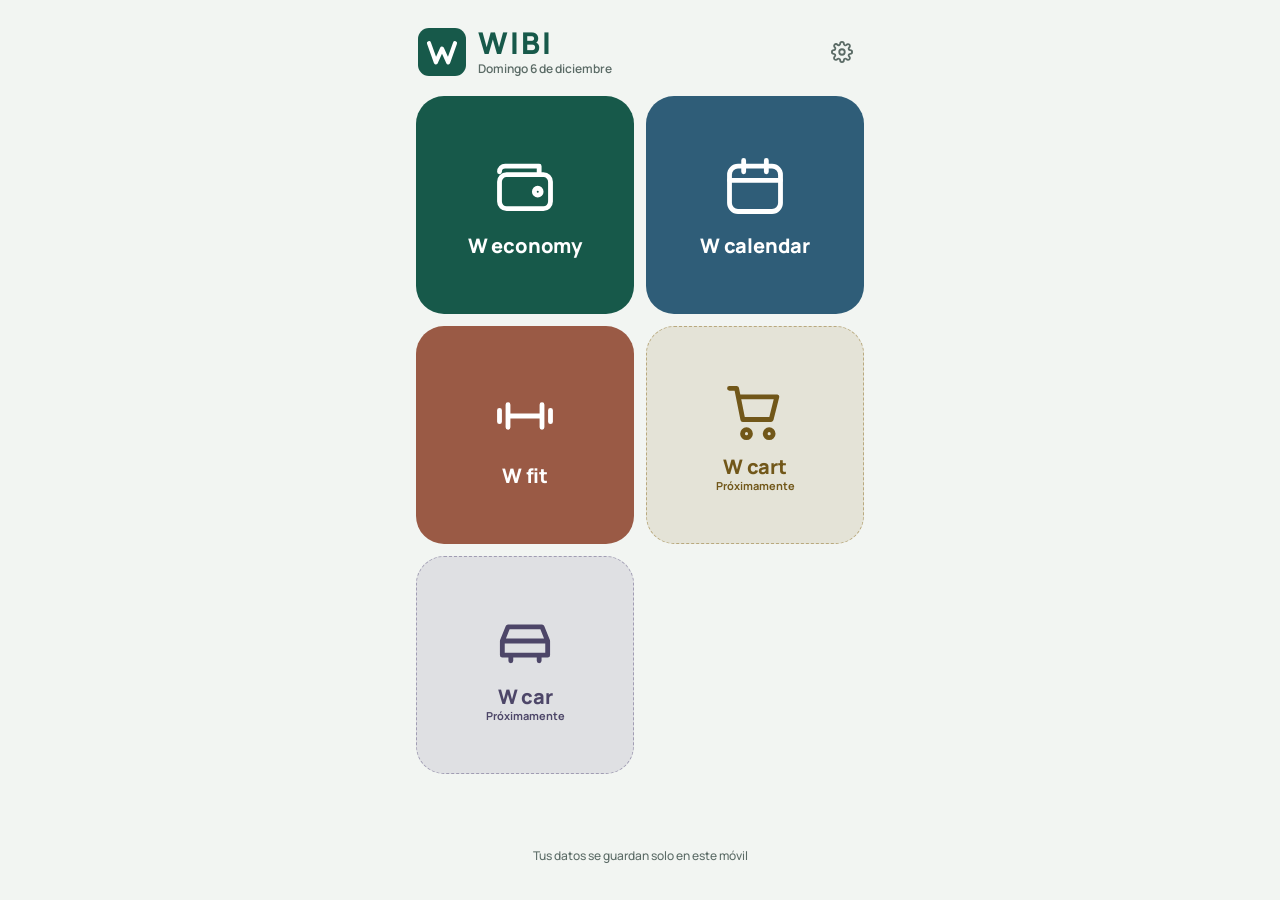
==== calendario.html @ a5285904 "Calendario: pagina de entrada propia para instalarlo como app (v0.36.1) Co-Authored-By: Claude Sonne" ====
<!doctype html>
<html lang="es">
<head>
<meta charset="utf-8">
<meta name="viewport" content="width=device-width, initial-scale=1, viewport-fit=cover">
<title>WIBI Calendario</title>
<meta name="theme-color" content="#F2F5F2">
<meta name="description" content="WIBI: app personal para el móvil">
<link rel="manifest" href="manifest-calendario.webmanifest">
<link rel="icon" type="image/png" sizes="192x192" href="icons/icon-192.png">
<link rel="apple-touch-icon" href="icons/apple-touch-icon.png">
<meta name="apple-mobile-web-app-capable" content="yes">
<meta name="mobile-web-app-capable" content="yes">
<meta name="apple-mobile-web-app-title" content="WIBI">
<meta name="apple-mobile-web-app-status-bar-style" content="default">
<link rel="preconnect" href="https://fonts.googleapis.com">
<link rel="preconnect" href="https://fonts.gstatic.com" crossorigin>
<link href="https://fonts.googleapis.com/css2?family=Figtree:wght@400;500;600;700;800&amp;family=Manrope:wght@400;500;600;700;800&amp;family=Bricolage+Grotesque:wght@600;700;800&amp;family=Barlow:wght@400;500;600;700&amp;family=Barlow+Condensed:wght@600;700;800&amp;family=Rubik:wght@400;500;600;700;800&amp;display=swap" rel="stylesheet">
<link rel="stylesheet" href="css/styles.css">
<link rel="stylesheet" href="css/calendar.css">
<link rel="stylesheet" href="css/economy.css">
<link rel="stylesheet" href="css/fit.css">
</head>
<body>
<div id="app"></div>
<div id="overlay-root"></div>
<script type="module" src="js/main.js"></script>
</body>
</html>
---- css/styles.css ----
/* ============================================================
   WIBI · estilos
   Los colores viven en variables (--nombre). Cambiar de claro a
   oscuro solo cambia el valor de esas variables.
   ============================================================ */

:root {
  --bg: #F2F5F2;
  --card: #FFFFFF;
  --text: #1B2A26;
  --muted: #5B6B66;
  --line: #E4EBE7;
  --track: #F2F5F2;
  --primary: #17594A;
  --on-primary: #FFFFFF;
  --accent-text: #17594A;
  --outline: #17594A;
  --banner-bg: #FBF1DC;
  --banner-text: #6B4A0A;
  --banner-btn: #17594A;
  --banner-btn-text: #FFFFFF;
  --danger: #A33A2B;
  color-scheme: light;
}

:root[data-theme="dark"] {
  --bg: #0F1A17;
  --card: #1A2824;
  --text: #E6EFEB;
  --muted: #9DB0A9;
  --line: #26372F;
  --track: #0F1A17;
  --primary: #17594A;
  --on-primary: #FFFFFF;
  --accent-text: #7FD4BB;
  --outline: #7FD4BB;
  --banner-bg: #2B2412;
  --banner-text: #F0D79A;
  --banner-btn: #E0A33A;
  --banner-btn-text: #2B1D00;
  --danger: #F08A78;
  color-scheme: dark;
}

* { box-sizing: border-box; -webkit-tap-highlight-color: transparent; }

html, body {
  margin: 0;
  background: var(--bg);
  color: var(--text);
  font-family: 'Manrope', system-ui, -apple-system, 'Segoe UI', Roboto, sans-serif;
  -webkit-text-size-adjust: 100%;
}

body { min-height: 100vh; min-height: 100dvh; }

button { font: inherit; color: inherit; cursor: pointer; border: 0; background: none; padding: 0; }
button:focus-visible, label:focus-within, a:focus-visible { outline: 3px solid var(--outline); outline-offset: 2px; }

svg.icon { width: 1em; height: 1em; display: block; }

/* ---------- Estructura de pantalla ---------- */

#app {
  max-width: 480px;
  margin: 0 auto;
  min-height: 100vh;
  min-height: 100dvh;
  display: flex;
  flex-direction: column;
  gap: 12px;
  padding: calc(20px + env(safe-area-inset-top)) 16px calc(24px + env(safe-area-inset-bottom)) 16px;
}

.spacer { flex: 1; }
.footnote { font-size: 12px; font-weight: 500; color: var(--muted); text-align: center; }

/* ---------- Cabecera de inicio ---------- */

.home-top { display: flex; align-items: center; justify-content: space-between; min-height: 64px; }
.brand { display: flex; align-items: center; gap: 12px; padding-left: 2px; }
.brand svg { width: 48px; height: 48px; display: block; }
.brand-text { display: flex; flex-direction: column; gap: 1px; }
.wordmark { font-size: 30px; font-weight: 800; letter-spacing: 2px; line-height: 1.05; color: var(--accent-text); }
.today { font-size: 12px; font-weight: 600; color: var(--muted); }

.icon-btn {
  width: 44px; height: 44px; border-radius: 22px;
  display: flex; align-items: center; justify-content: center;
  font-size: 22px; color: var(--muted);
}
.icon-btn.filled { background: var(--card); color: var(--text); font-size: 20px; }

/* ---------- Aviso de copia ---------- */

.banner {
  background: var(--banner-bg);
  border-radius: 20px;
  padding: 12px 12px 12px 16px;
  display: flex; align-items: center; gap: 12px;
}
.banner p { flex: 1; margin: 0; font-size: 13px; font-weight: 600; color: var(--banner-text); line-height: 1.4; }
.banner button {
  height: 44px; padding: 0 18px; border-radius: 22px;
  background: var(--banner-btn); color: var(--banner-btn-text);
  font-size: 13px; font-weight: 800;
}

/* ---------- Cuadrados de las secciones ---------- */

.grid { display: grid; grid-template-columns: repeat(2, minmax(0, 1fr)); gap: 12px; }

.tile {
  aspect-ratio: 1 / 1;
  border-radius: 28px;
  padding: 16px;
  display: flex; flex-direction: column; align-items: center; justify-content: center;
  gap: 12px;
  text-align: center;
}
.tile .tile-icon { font-size: 68px; line-height: 0; }
.tile .tile-icon svg { stroke-width: 1.7; }
.tile .tile-name { font-size: 20px; font-weight: 800; letter-spacing: -0.2px; }
.tile .tile-soon { font-size: 11px; font-weight: 700; margin-top: -10px; }

.tile.active { background: var(--c); color: var(--on); }

.tile.pending {
  border: 1.5px dashed color-mix(in srgb, var(--c) 55%, var(--bg));
  background: color-mix(in srgb, var(--c) 13%, var(--bg));
  color: color-mix(in srgb, var(--c) 82%, #000);
  gap: 8px;
}
:root[data-theme="dark"] .tile.pending { color: color-mix(in srgb, var(--c) 45%, #fff); }

/* ---------- Pantallas interiores ---------- */

.top { display: flex; align-items: center; gap: 12px; min-height: 56px; }
.top h1 { margin: 0; font-size: 22px; font-weight: 800; letter-spacing: -0.3px; }

.card { background: var(--card); border-radius: 20px; padding: 16px; display: flex; flex-direction: column; gap: 12px; }
.card h2 { margin: 0; font-size: 14px; font-weight: 700; }
.card .hint { margin: 0; font-size: 12px; font-weight: 500; color: var(--muted); line-height: 1.45; }
.head { display: flex; flex-direction: column; gap: 2px; }

.segmented { background: var(--track); border-radius: 16px; padding: 4px; display: flex; gap: 4px; }
.segmented button {
  flex: 1; height: 44px; border-radius: 12px;
  font-size: 13px; font-weight: 700; color: var(--muted);
}
.segmented button[aria-pressed="true"] { background: var(--primary); color: var(--on-primary); font-weight: 800; }

.row-card { text-align: left; width: 100%; flex-direction: row; align-items: center; }
.row-card .grow { flex: 1; display: flex; flex-direction: column; gap: 8px; }
.row-card .chev { font-size: 16px; color: var(--muted); }
.dots { display: flex; gap: 6px; }
.dots span { width: 22px; height: 22px; border-radius: 11px; display: block; }

.btn-row { display: flex; gap: 8px; }
.btn {
  flex: 1; height: 48px; border-radius: 24px;
  font-size: 14px; font-weight: 800;
  display: flex; align-items: center; justify-content: center; gap: 8px;
}
.btn .icon { font-size: 18px; stroke-width: 2.2; }
.btn.primary { background: var(--primary); color: var(--on-primary); }
.btn.outline { border: 2px solid var(--outline); color: var(--outline); }
.btn.danger { background: var(--danger); color: #fff; }
.btn:disabled { opacity: 0.6; cursor: default; }
.text-btn { height: 44px; font-size: 13px; font-weight: 800; color: var(--accent-text); align-self: center; padding: 0 12px; }

.lines { display: flex; flex-direction: column; gap: 2px; font-size: 12px; font-weight: 500; color: var(--muted); line-height: 1.45; }

/* ---------- Color de las secciones ---------- */

.color-card { padding: 12px 16px; gap: 8px; }
.color-head { display: flex; align-items: center; gap: 10px; }
.mini-tile {
  width: 36px; height: 36px; border-radius: 12px;
  background: var(--c); color: var(--on);
  display: flex; align-items: center; justify-content: center; font-size: 20px;
}
.color-name { font-size: 15px; font-weight: 700; }

.swatches { display: flex; justify-content: space-between; }
.swatch { position: relative; width: 44px; height: 44px; display: flex; align-items: center; justify-content: center; }
.swatch .dot {
  width: 32px; height: 32px; border-radius: 50%;
  background: var(--s); color: #fff;
  display: flex; align-items: center; justify-content: center; font-size: 14px;
}
.swatch .dot .icon { stroke-width: 3; }
.swatch[aria-pressed="true"] .dot, .swatch.custom.chosen .dot { width: 30px; height: 30px; outline: 2.5px solid var(--text); outline-offset: 2px; }
.swatch.custom .dot { background: transparent; border: 1.5px dashed var(--muted); color: var(--muted); }
.swatch.custom.chosen .dot { background: var(--s); border: 0; color: var(--on); }
.swatch.custom input { position: absolute; inset: 0; width: 100%; height: 100%; opacity: 0; cursor: pointer; }

/* ---------- Avisos y diálogos ---------- */

.toast {
  position: fixed; left: 50%; transform: translateX(-50%);
  bottom: calc(24px + env(safe-area-inset-bottom));
  max-width: min(440px, calc(100vw - 32px));
  background: var(--text); color: var(--bg);
  padding: 12px 18px; border-radius: 22px;
  font-size: 13px; font-weight: 700; text-align: center; z-index: 30;
}

.modal-back {
  position: fixed; inset: 0; background: rgba(0, 0, 0, 0.5);
  display: flex; align-items: center; justify-content: center;
  padding: 24px; z-index: 20;
}
.modal { background: var(--card); color: var(--text); border-radius: 24px; padding: 20px; width: 100%; max-width: 380px; display: flex; flex-direction: column; gap: 12px; }
.modal h2 { margin: 0; font-size: 18px; font-weight: 800; }
.modal p { margin: 0; font-size: 14px; font-weight: 500; color: var(--muted); line-height: 1.5; }

/* ---------- Secciones en construcción ---------- */

.construction { align-items: center; text-align: center; padding: 32px 16px; gap: 14px; }
.construction .tile-icon { font-size: 64px; line-height: 0; color: var(--c); }
.construction .tile-icon svg { stroke-width: 1.7; }
.construction h2 { font-size: 18px; font-weight: 800; }

/* ---------- Campos dentro de diálogos ---------- */

.modal .field { display: flex; flex-direction: column; gap: 6px; font-size: 12px; font-weight: 600; color: var(--muted); }
.modal .field input {
  height: 48px; border: 1px solid var(--field, #8AA09A); border-radius: 12px; padding: 0 12px;
  font: inherit; font-size: 16px; font-weight: 600; color: var(--text); background: var(--card);
}

/* ---------- Botón atrás discreto ---------- */
.app-back {
  position: fixed; z-index: 15;
  top: calc(2px + env(safe-area-inset-top, 0px)); left: calc(2px + env(safe-area-inset-left, 0px));
  width: 44px; height: 40px; display: grid; place-items: center;
  color: inherit; opacity: .45; background: none; border: 0; border-radius: 10px;
  -webkit-tap-highlight-color: transparent;
}
.app-back:active { opacity: .9; }
.app-back[hidden] { display: none; }
#app.full.has-back { padding-top: 30px; }
---- css/calendar.css ----
/* ============================================================
   W calendar · aspecto propio (se activa con la clase "in-cal")
   ============================================================ */

:root.in-cal {
  --bg: #F4F6F8; --card: #FFFFFF; --text: #14202B; --muted: #4A5A69;
  --line: #D5DCE3; --line2: #E6EBF0; --track: #E6EBF0;
  --primary: #0F766E; --on-primary: #FFFFFF; --outline: #0F766E; --accent-text: #0F766E;
  --danger: #B3261E; --field: #8896A3; --hero: #14202B; --hero-text: #FFFFFF; --hero-muted: #C9D3DC;
  --seg-on: #FFFFFF;
}
:root.in-cal[data-theme="dark"] {
  --bg: #0F161C; --card: #1A242D; --text: #E8EEF3; --muted: #9FB0BF;
  --line: #2B3945; --line2: #243039; --track: #243039;
  --primary: #0F766E; --on-primary: #FFFFFF; --outline: #5FD1C6; --accent-text: #5FD1C6;
  --danger: #F08A78; --field: #6E8294; --hero: #22323F; --hero-text: #FFFFFF; --hero-muted: #B5C3CF;
  --seg-on: #34495A;
}
html.in-cal, html.in-cal body { background: var(--bg); font-family: 'Figtree', system-ui, -apple-system, 'Segoe UI', Roboto, sans-serif; }
#app.full { max-width: 480px; padding: 0; gap: 0; }

.cal { flex: 1; display: flex; flex-direction: column; min-height: 100vh; min-height: 100dvh; background: var(--bg); color: var(--text); }
.cal-head { display: flex; align-items: center; gap: 8px; padding: calc(14px + env(safe-area-inset-top)) 16px 8px; }
.cal-head .grow { flex: 1; min-width: 0; }
.cal-sub { font-size: 12px; font-weight: 600; color: var(--muted); }
.cal-title { font-size: 22px; font-weight: 700; line-height: 1.15; }
.ci { display: block; flex: none; }

.cal-round {
  width: 44px; height: 44px; border-radius: 50%; flex: none;
  background: var(--card); color: var(--text); box-shadow: inset 0 0 0 1px var(--line);
  display: flex; align-items: center; justify-content: center;
}
.cal-pill {
  flex: 1; min-width: 0; height: 44px; padding: 0 16px; border-radius: 22px;
  background: var(--card); color: var(--text); box-shadow: inset 0 0 0 1px var(--line);
  display: flex; align-items: center; justify-content: space-between; font-size: 16px; font-weight: 700;
}
.cal-pill span { display: flex; align-items: center; gap: 8px; min-width: 0; }
.cal-pill i { width: 10px; height: 10px; border-radius: 50%; flex: none; }
.cal-head-col { display: flex; flex-direction: column; gap: 8px; padding: calc(12px + env(safe-area-inset-top)) 16px 8px; }
.cal-head-col .row { display: flex; align-items: center; gap: 8px; }
.cal-head-col .row.between { justify-content: space-between; padding-left: 4px; }
.cal-head-col .month-row { padding-left: 4px; }
.cal-head-col .month-row .cal-title { flex: 1; min-width: 0; white-space: nowrap; }
.cal-head-col .month-row .cal-round { width: 36px; height: 36px; }
.cal-today-btn { flex: none; height: 36px; padding: 0 12px; border-radius: 18px; font-size: 13px; font-weight: 700; color: var(--accent-text); box-shadow: inset 0 0 0 1.5px var(--outline); }

.cal-main { display: flex; flex-direction: column; gap: 12px; padding: 8px 16px 0; }
.cal-main.tight { gap: 10px; }
.cal-main.flush { padding: 0; gap: 10px; }
.cal-note { font-size: 14px; color: var(--muted); line-height: 1.45; }
.cal-note.small { font-size: 12px; line-height: 1.4; }

/* Tarjetas */
.cal-cards { display: grid; grid-template-columns: repeat(3, minmax(0, 1fr)); gap: 8px; padding: 0 10px; }
.cal-card { background: var(--card); border-radius: 10px; padding: 6px 10px; box-shadow: inset 0 0 0 1px var(--line); display: flex; align-items: baseline; gap: 5px; white-space: nowrap; min-width: 0; }
.cal-card b { font-size: 16px; font-weight: 700; line-height: 1.1; }
.cal-card span { font-size: 11px; font-weight: 500; color: var(--muted); overflow: hidden; text-overflow: ellipsis; }
.cal-section { background: var(--card); border-radius: 16px; padding: 14px 16px; box-shadow: inset 0 0 0 1px var(--line); display: flex; flex-direction: column; gap: 10px; }
.cal-section h3 { margin: 0; font-size: 14px; font-weight: 700; }
.cal-section .opt { font-size: 12px; color: var(--muted); }
.cal-section .rowh { display: flex; align-items: baseline; justify-content: space-between; gap: 8px; }

/* Cuadrícula del mes */
.cal-week { display: grid; grid-template-columns: repeat(7, minmax(0, 1fr)); gap: 4px; padding: 0 10px; text-align: center; font-size: 12px; font-weight: 600; color: var(--muted); }
.cal-grid { display: grid; grid-template-columns: repeat(7, minmax(0, 1fr)); gap: 4px; padding: 0 10px; }
.cal-cell {
  display: flex; flex-direction: column; gap: 3px; height: 92px; border-radius: 10px; padding: 5px 5px 4px;
  overflow: hidden; text-align: left; background: var(--card); color: var(--muted); box-shadow: inset 0 0 0 1.5px var(--field);
}
.cal-cell.blank { background: transparent; box-shadow: none; }
.cal-cell.painted { box-shadow: none; }
:root { --frame: #8B98A4; }
:root[data-theme="dark"] { --frame: #9AA9B6; }
@media (prefers-color-scheme: dark) { :root:not([data-theme="light"]) { --frame: #9AA9B6; } }
.cal-cell.today { outline: 2.5px solid #E5383B; outline-offset: -2.5px; z-index: 1; }
.cal-cell.today .dn { background: #E5383B; color: #fff; border-radius: 8px; padding: 2px 4px; margin: -2px 0 0 -2px; }
/* Vista del mes: casillas pegadas y más altas */
.cal-grid.month { gap: 0; padding: 0; margin: 0 6px; border-top: 1px solid var(--field); border-left: 1px solid var(--field); }
.cal-grid.month .cal-cell { height: 96px; border-radius: 0; padding: 4px 4px 3px; box-shadow: none; border-right: 1px solid var(--field); border-bottom: 1px solid var(--field); }
.cal-grid.month .cal-cell.blank { background: transparent; color: var(--muted); opacity: 0.45; }
.cal-grid.month .cal-cell.today { box-shadow: none; }
.cal-grid.month .cal-cell .txt { flex: 0 1 auto; border-radius: 4px; padding: 2px 3px; align-self: stretch; }
.cal-week.month { gap: 0; padding: 0; margin: 0 6px; }
.cal-cell .tp { display: flex; justify-content: space-between; align-items: flex-start; line-height: 1; gap: 2px; }
.cal-cell .tp .chips { gap: 2px; margin-top: -1px; }
.cal-cell .dn { font-size: 13px; font-weight: 500; }
.cal-cell .code { font-size: 14px; font-weight: 600; }
.cal-cell .chips { display: flex; gap: 3px; }
.cal-cell .txt { flex: 1 1 0; min-height: 0; font-size: 10px; font-weight: 500; line-height: 1.2; display: -webkit-box; -webkit-line-clamp: 4; -webkit-box-orient: vertical; overflow: hidden; word-break: break-word; }
.cal-chip { width: 12px; height: 12px; border-radius: 3px; background: #FFFFFF; box-shadow: inset 0 0 0 1px rgba(20, 32, 43, 0.25); display: flex; align-items: center; justify-content: center; }
.cal-grid.brush { gap: 6px; padding: 0 16px; touch-action: none; user-select: none; -webkit-user-select: none; }
.cal-grid.brush .cal-cell { height: 58px; padding: 6px 6px 4px; cursor: pointer; background: transparent; }
.cal-grid.brush .cal-cell.painted { background: unset; }
.cal-grid.brush .cal-cell .dn { font-size: 12px; }
.cal-grid.brush .cal-cell .code { font-size: 13px; }
.cal-week.wide { gap: 6px; padding: 0 16px; }

/* Botones */
.cal-btn { height: 52px; border-radius: 14px; background: var(--primary); color: var(--on-primary); font-size: 16px; font-weight: 700; display: flex; align-items: center; justify-content: center; gap: 8px; width: 100%; }
.cal-btn.slim { height: 48px; }
.cal-btn.outline { background: transparent; box-shadow: inset 0 0 0 1.5px var(--outline); color: var(--outline); }
.cal-btn.dashed { background: transparent; box-shadow: none; border: 1.5px dashed var(--outline); color: var(--outline); }
.cal-btn.plain-danger { background: transparent; color: var(--danger); height: 44px; }
.cal-btn.done { width: auto; height: 44px; padding: 0 18px; border-radius: 22px; }
.cal-btn:disabled { opacity: 0.55; }
.cal-foot { margin-top: auto; padding: 16px 16px calc(24px + env(safe-area-inset-bottom)); display: flex; flex-direction: column; gap: 6px; }
.cal-pad { padding: 0 10px; }

/* Barra inferior */
.cal-nav { position: sticky; bottom: 0; margin-top: auto; z-index: 5; display: flex; justify-content: space-around; background: var(--card); border-top: 1px solid var(--line); padding: 6px 8px calc(14px + env(safe-area-inset-bottom)); }
.cal-tab { display: flex; flex-direction: column; align-items: center; justify-content: center; gap: 3px; min-width: 62px; min-height: 48px; font-size: 12px; font-weight: 600; color: var(--muted); }
.cal-tab[aria-current="page"] { color: var(--accent-text); font-weight: 700; }
.cal-spacer { height: 16px; flex: none; }

/* Pestañas tipo segmentado */
.cal-tabs { display: flex; gap: 4px; padding: 4px; border-radius: 14px; background: var(--track); }
.cal-tabs button { flex: 1; min-height: 40px; border-radius: 10px; font-size: 16px; font-weight: 600; color: var(--muted); }
.cal-tabs button[aria-selected="true"], .cal-tabs button[aria-pressed="true"] { background: var(--seg-on); color: var(--text); font-weight: 700; box-shadow: 0 1px 2px rgba(20, 32, 43, 0.18); }
.cal-tabs.small { padding: 3px; border-radius: 12px; gap: 2px; flex: none; }
.cal-tabs.small button { min-width: 56px; min-height: 38px; font-size: 14px; border-radius: 9px; flex: none; }

/* Fichas de turno (pincel y día) */
.cal-tiles { display: grid; gap: 2px; }
.cal-tiles.c7 { grid-template-columns: repeat(7, minmax(0, 1fr)); gap: 0; }
.cal-tiles.c6 { grid-template-columns: repeat(6, minmax(0, 1fr)); }
.cal-tile { border-radius: 14px; padding: 8px 0; display: flex; flex-direction: column; align-items: center; gap: 4px; color: var(--text); min-width: 0; }
.cal-tile[aria-pressed="true"] { background: var(--bg); box-shadow: 0 0 0 2px var(--text); }
.cal-tile .sw { width: 38px; height: 38px; border-radius: 12px; font-size: 17px; font-weight: 700; display: flex; align-items: center; justify-content: center; box-shadow: inset 0 0 0 1px rgba(20, 32, 43, 0.12); }
.cal-tiles.c6 .sw { width: 40px; height: 40px; font-size: 18px; }
.cal-tile .sw.erase { background: var(--card); box-shadow: inset 0 0 0 1.5px var(--field); }
.cal-tile .lab { font-size: 12px; font-weight: 600; max-width: 100%; overflow: hidden; text-overflow: ellipsis; white-space: nowrap; padding: 0 2px; }
.cal-tile[aria-pressed="true"] .lab { font-weight: 700; }
.cal-panel { position: sticky; bottom: 0; margin-top: auto; background: var(--card); border-radius: 20px 20px 0 0; padding: 16px 8px calc(24px + env(safe-area-inset-bottom)); box-shadow: 0 -1px 0 var(--line); display: flex; flex-direction: column; gap: 10px; }
.cal-panel h3 { margin: 0; padding: 0 8px; font-size: 14px; font-weight: 700; }
.cal-count { margin: 0 16px; padding: 10px 12px; border-radius: 12px; background: var(--card); box-shadow: inset 0 0 0 1px var(--line); display: flex; justify-content: space-between; align-items: center; font-size: 14px; }

/* Zonas (botones de elección) */
.cal-zones { display: grid; grid-template-columns: repeat(2, minmax(0, 1fr)); gap: 8px; }
.cal-choice { height: 44px; border-radius: 12px; background: var(--card); box-shadow: inset 0 0 0 1.5px var(--field); font-size: 15px; font-weight: 600; padding: 0 6px; overflow: hidden; text-overflow: ellipsis; white-space: nowrap; }
.cal-choice[aria-pressed="true"] { background: var(--primary); color: var(--on-primary); font-weight: 700; box-shadow: none; }

/* Interruptor */
.cal-switch-row { background: var(--card); border-radius: 16px; padding: 10px 16px; box-shadow: inset 0 0 0 1px var(--line); display: flex; align-items: center; justify-content: space-between; gap: 12px; font-size: 16px; font-weight: 600; }
.cal-switch-row .l { display: flex; align-items: center; gap: 10px; }
.cal-switch { width: 52px; height: 32px; border-radius: 16px; padding: 3px; background: var(--field); display: flex; align-items: center; flex: none; }
.cal-switch i { width: 26px; height: 26px; border-radius: 50%; background: #FFFFFF; display: block; }
.cal-switch[aria-checked="true"] { background: var(--primary); justify-content: flex-end; }

/* Campos */
.cal-field { display: flex; flex-direction: column; gap: 6px; }
.cal-field > span, .cal-label { font-size: 12px; font-weight: 600; color: var(--muted); }
.cal-input, .cal-textarea {
  width: 100%; height: 48px; border: 1px solid var(--field); border-radius: 12px; padding: 0 12px;
  font: inherit; font-size: 16px; font-weight: 600; color: var(--text); background: var(--card);
}
.cal-textarea { height: auto; min-height: 72px; resize: none; padding: 10px 12px; font-weight: 500; }
.cal-grid2 { display: grid; gap: 10px; grid-template-columns: repeat(2, minmax(0, 1fr)); }
.cal-grid2.wide-left { grid-template-columns: minmax(0, 2fr) minmax(0, 1fr); }
.cal-info { background: var(--card); border-radius: 12px; padding: 10px 14px; box-shadow: inset 0 0 0 1px var(--line); display: flex; justify-content: space-between; align-items: center; gap: 8px; }
.cal-info span { font-size: 14px; color: var(--muted); }
.cal-info b { font-size: 16px; font-weight: 700; text-align: right; }
.cal-colors { display: grid; grid-template-columns: repeat(6, minmax(0, 1fr)); gap: 8px; }
.cal-color { height: 40px; border-radius: 10px; display: flex; align-items: center; justify-content: center; box-shadow: inset 0 0 0 1px rgba(20, 32, 43, 0.18); }
.cal-color.empty { box-shadow: none; border: 1.5px dashed var(--field); }
.cal-color.big { height: 44px; border-radius: 12px; }
.cal-color[aria-pressed="true"] { box-shadow: 0 0 0 2px var(--bg), 0 0 0 4px var(--text); }
.cal-colorpick { background: var(--card); border-radius: 12px; padding: 6px 14px; box-shadow: inset 0 0 0 1px var(--line); display: flex; justify-content: space-between; align-items: center; font-size: 16px; font-weight: 600; }
.cal-colorpick input { width: 56px; height: 40px; border: 0; padding: 0; border-radius: 8px; background: transparent; }
.cal-radio { min-height: 64px; background: var(--card); border-radius: 14px; padding: 10px 14px; box-shadow: inset 0 0 0 1px var(--line); display: flex; align-items: center; gap: 12px; font-size: 16px; font-weight: 600; line-height: 1.3; text-align: left; width: 100%; }
.cal-radio.on { box-shadow: inset 0 0 0 2px var(--primary); }
.cal-radio .dot { width: 22px; height: 22px; border-radius: 50%; flex: none; box-shadow: inset 0 0 0 2px var(--field); }
.cal-radio.on .dot { box-shadow: inset 0 0 0 6px var(--primary); }

/* Listas */
.cal-list { display: flex; flex-direction: column; gap: 10px; }
.cal-row { min-height: 72px; background: var(--card); border-radius: 16px; padding: 10px 14px; box-shadow: inset 0 0 0 1px var(--line); display: flex; align-items: center; gap: 12px; text-align: left; width: 100%; color: var(--text); }
.cal-row .sw { width: 44px; height: 44px; border-radius: 12px; font-size: 20px; font-weight: 700; display: flex; align-items: center; justify-content: center; flex: none; box-shadow: inset 0 0 0 1px rgba(20, 32, 43, 0.12); }
.cal-row .sw.sm { width: 40px; height: 40px; font-size: 18px; font-weight: 800; }
.cal-row .tx { flex: 1; min-width: 0; display: flex; flex-direction: column; gap: 2px; }
.cal-row .tx b { font-size: 16px; font-weight: 700; }
.cal-row .tx span { font-size: 14px; color: var(--muted); }
.cal-row .chev { color: var(--muted); }
.cal-lines { background: var(--card); border-radius: 16px; padding: 2px 16px; box-shadow: inset 0 0 0 1px var(--line); display: flex; flex-direction: column; }
.cal-lines .ln { min-height: 52px; display: flex; align-items: center; justify-content: space-between; gap: 8px; text-align: left; width: 100%; font-size: 16px; font-weight: 600; color: var(--text); }
.cal-lines .ln + .ln { border-top: 1px solid var(--line2); }
.cal-lines .ln .r { display: flex; align-items: center; gap: 6px; font-size: 14px; font-weight: 500; color: var(--muted); }
.cal-lines.roomy .ln { min-height: 56px; }

/* Resumen */
.cal-hero { background: var(--hero); color: var(--hero-text); border-radius: 16px; padding: 16px 18px; display: flex; align-items: flex-end; justify-content: space-between; gap: 8px; }
.cal-hero .k { font-size: 14px; font-weight: 600; color: var(--hero-muted); }
.cal-hero .big { font-size: 44px; font-weight: 700; line-height: 1.05; }
.cal-hero .rt { text-align: right; font-size: 14px; font-weight: 600; line-height: 1.5; }
.cal-hero .rt .m { color: var(--hero-muted); }
.cal-bar-row { display: flex; flex-direction: column; gap: 6px; }
.cal-bar-line { display: flex; align-items: center; gap: 10px; }
.cal-bar-line .sw { width: 32px; height: 32px; border-radius: 10px; font-weight: 700; display: flex; align-items: center; justify-content: center; flex: none; box-shadow: inset 0 0 0 1px rgba(20, 32, 43, 0.12); }
.cal-bar-line .nm { flex: 1; min-width: 0; font-size: 16px; font-weight: 600; overflow: hidden; text-overflow: ellipsis; white-space: nowrap; }
.cal-bar-line .dd { font-size: 14px; color: var(--muted); }
.cal-bar-line .hh { min-width: 48px; text-align: right; font-size: 16px; font-weight: 700; }
.cal-bar-line .hh.m { font-size: 14px; font-weight: 400; color: var(--muted); }
.cal-bar { height: 8px; border-radius: 4px; background: var(--track); overflow: hidden; }
.cal-bar i { display: block; height: 100%; border-radius: 4px; box-shadow: inset 0 0 0 1px rgba(20, 32, 43, 0.15); }
.cal-sep { border-top: 1px solid var(--line2); padding-top: 10px; }
.cal-zrow { display: flex; align-items: center; gap: 10px; min-height: 44px; }
.cal-zrow .zn { width: 120px; font-size: 15px; font-weight: 600; overflow: hidden; text-overflow: ellipsis; white-space: nowrap; }
.cal-zrow .zb { flex: 1; height: 10px; border-radius: 5px; background: var(--track); display: flex; overflow: hidden; }
.cal-zrow .zb i { height: 10px; border-radius: 5px; background: var(--primary); display: block; }
.cal-zrow .zc { min-width: 24px; text-align: right; font-size: 16px; font-weight: 700; }
.cal-pend { min-height: 56px; border-radius: 16px; padding: 0 16px; border: 1.5px dashed var(--field); display: flex; align-items: center; justify-content: space-between; width: 100%; color: var(--text); font-size: 16px; font-weight: 600; }
.cal-pend .go { display: flex; align-items: center; gap: 4px; font-size: 14px; font-weight: 700; color: var(--accent-text); }
.cal-pendrow { background: var(--card); border-radius: 16px; padding: 10px 14px; box-shadow: inset 0 0 0 1px var(--line); display: flex; align-items: center; gap: 12px; }
.cal-select { height: 44px; min-width: 152px; border: 1px solid var(--field); border-radius: 12px; padding: 0 10px; font: inherit; font-size: 15px; font-weight: 600; background: var(--card); color: var(--text); }

/* Festivos */
.cal-fest { min-height: 64px; display: flex; align-items: center; gap: 12px; }
.cal-fest + .cal-fest { border-top: 1px solid var(--line2); }
.cal-fest .dt { width: 44px; height: 44px; border-radius: 12px; background: var(--bg); display: flex; flex-direction: column; align-items: center; justify-content: center; line-height: 1.05; flex: none; }
.cal-fest .dt b { font-size: 18px; font-weight: 800; }
.cal-fest .dt span { font-size: 12px; font-weight: 600; color: var(--muted); }
.cal-fest .tx { flex: 1; min-width: 0; display: flex; flex-direction: column; gap: 2px; }
.cal-fest .tx b { font-size: 16px; font-weight: 600; }
.cal-fest .tx span { font-size: 14px; color: var(--muted); }
.cal-fest .del { width: 44px; height: 44px; display: flex; align-items: center; justify-content: center; color: var(--muted); }
.cal-festbanner { display: flex; align-items: center; gap: 8px; background: var(--card); border-radius: 12px; padding: 10px 14px; box-shadow: inset 0 0 0 1px var(--line); font-size: 14px; font-weight: 600; }

/* Selector de calendario (desplegable) */
.cal-sel-back { position: fixed; inset: 0; background: rgba(20, 32, 43, 0.45); z-index: 20; }
.cal-sel { position: absolute; left: 50%; transform: translateX(-50%); width: min(448px, calc(100vw - 32px)); background: var(--card); color: var(--text); border-radius: 18px; box-shadow: 0 8px 24px rgba(20, 32, 43, 0.25); overflow: hidden; display: flex; flex-direction: column; }
.cal-sel button { min-height: 60px; padding: 0 18px; display: flex; align-items: center; justify-content: space-between; text-align: left; font-size: 16px; font-weight: 600; color: var(--text); }
.cal-sel button + button { border-top: 1px solid var(--line2); }
.cal-sel button.on { background: var(--bg); font-weight: 700; }
.cal-sel button.add { color: var(--accent-text); font-weight: 700; justify-content: flex-start; gap: 12px; }
.cal-sel .nm { display: flex; align-items: center; gap: 12px; min-width: 0; }
.cal-sel .nm i { width: 12px; height: 12px; border-radius: 50%; flex: none; }
.cal-empty { text-align: center; padding: 24px 12px; font-size: 14px; color: var(--muted); line-height: 1.5; }

/* Cambio de mes: la cuadrícula sale y entra con un deslizamiento corto */
@keyframes calOutL { to { opacity: 0; transform: translateX(-22px); } }
@keyframes calOutR { to { opacity: 0; transform: translateX(22px); } }
@keyframes calInR { from { opacity: 0; transform: translateX(22px); } to { opacity: 1; transform: none; } }
@keyframes calInL { from { opacity: 0; transform: translateX(-22px); } to { opacity: 1; transform: none; } }
@keyframes calInF { from { opacity: 0; } to { opacity: 1; } }
.out-l { animation: calOutL 110ms ease-in forwards; }
.out-r { animation: calOutR 110ms ease-in forwards; }
.in-r { animation: calInR 220ms cubic-bezier(.2, .7, .2, 1) both; }
.in-l { animation: calInL 220ms cubic-bezier(.2, .7, .2, 1) both; }
.in-f { animation: calInF 200ms ease-out both; }
@media (prefers-reduced-motion: reduce) { .out-l, .out-r, .in-r, .in-l, .in-f { animation: none; } }

/* Estrés del día */
.cal-scale { display: grid; grid-template-columns: repeat(5, minmax(0, 1fr)); gap: 8px; }
.cal-scale button { height: 46px; border-radius: 12px; background: var(--track); color: var(--text); font-size: 16px; font-weight: 600; box-shadow: inset 0 -3px 0 var(--sc), inset 0 0 0 1px var(--line); }
.cal-scale button[aria-pressed="true"] { background: var(--sc); color: #fff; font-weight: 700; box-shadow: none; outline: 2.5px solid var(--text); outline-offset: 2px; }
.cal-scale-hint { display: flex; justify-content: space-between; font-size: 11px; color: var(--muted); margin-top: -4px; }
.cal-causes { display: flex; flex-wrap: wrap; gap: 8px; }
.cal-cause { min-height: 40px; padding: 0 14px; border-radius: 20px; background: var(--track); color: var(--text); font-size: 14px; font-weight: 600; box-shadow: inset 0 0 0 1px var(--line); }
.cal-cause[aria-pressed="true"] { background: var(--primary); color: var(--on-primary); box-shadow: none; }
.cal-cause-row { min-height: 52px; display: flex; align-items: center; gap: 8px; font-size: 16px; font-weight: 600; }
.cal-cause-row + .cal-cause-row { border-top: 1px solid var(--line2); }
.cal-cause-row .nm { flex: 1; min-width: 0; overflow: hidden; text-overflow: ellipsis; white-space: nowrap; }
.cal-cause-row button { min-height: 44px; padding: 0 6px; font-size: 14px; font-weight: 700; color: var(--accent-text); }
.cal-cause-row button.del { color: var(--danger); }

/* Barra de estrés medio del mes (bajo la cuadrícula) */
.cal-stressbar { display: flex; align-items: center; gap: 10px; margin: 0 14px; min-height: 28px; }
.cal-stressbar .l { font-size: 12px; font-weight: 600; color: var(--muted); }
.cal-stressbar .tr { position: relative; flex: 1; height: 8px; border-radius: 4px; background: var(--track); }
.cal-stressbar .fl { position: absolute; inset: 0 auto 0 0; border-radius: 4px; }
.cal-stressbar .tk { position: absolute; top: -2px; bottom: -2px; width: 1px; background: var(--field); opacity: 0.5; }
.cal-stressbar b { font-size: 15px; font-weight: 700; min-width: 30px; text-align: right; }
/* Resumen de estrés */
.cal-bandbar { display: flex; height: 12px; border-radius: 6px; overflow: hidden; background: var(--track); }
.cal-bandbar i { display: block; }
.cal-ybars { display: flex; align-items: flex-end; gap: 5px; height: 110px; }
.cal-ybars div { flex: 1; display: flex; flex-direction: column; justify-content: flex-end; height: 100%; }
.cal-ybars i { display: block; border-radius: 4px 4px 0 0; min-height: 2px; }
.cal-ylabels { display: flex; gap: 5px; font-size: 10px; color: var(--muted); }
.cal-ylabels span { flex: 1; text-align: center; }

/* Horas: bloque destacado más pequeño */
.cal-hero.compact { padding: 12px 16px; align-items: center; }
.cal-hero.compact .big { font-size: 26px; }
.cal-hero.compact .k { font-size: 13px; }
.cal-hero.compact .rt { font-size: 13px; }

/* Comparar calendarios */
.cmp-who { display: grid; grid-template-columns: 1fr 1fr; gap: 8px; }
.cmp-sel { background: var(--card); border-radius: 14px; box-shadow: inset 0 0 0 1px var(--line); padding: 8px 12px; display: flex; flex-direction: column; gap: 2px; min-width: 0; }
.cmp-sel > span { font-size: 11px; font-weight: 700; color: var(--muted); text-transform: uppercase; letter-spacing: .06em; }
.cmp-sel select { width: 100%; min-width: 0; font: inherit; font-size: 15px; font-weight: 700; color: var(--text); background: transparent; border: 0; padding: 2px 0; text-overflow: ellipsis; }
.cmp-chips { display: flex; flex-wrap: wrap; gap: 6px; }
.cmp-chip { display: flex; align-items: center; gap: 6px; min-height: 36px; padding: 0 12px; border-radius: 18px; background: var(--card); box-shadow: inset 0 0 0 1px var(--line); font-size: 13px; font-weight: 600; color: var(--text); }
.cmp-chip i { width: 10px; height: 10px; border-radius: 5px; flex: none; }
.cmp-chip .n { opacity: .7; font-variant-numeric: tabular-nums; }
.cmp-chip[aria-pressed="true"] { background: var(--primary); color: var(--on-primary); box-shadow: none; }
.cmp-grid { display: grid; grid-template-columns: repeat(7, minmax(0, 1fr)); gap: 3px; }
.cmp-cell { position: relative; height: 64px; border-radius: 9px; overflow: hidden; display: flex; flex-direction: column; background: var(--card); text-align: left; }
.cmp-cell.blank { visibility: hidden; }
.cmp-cell::after { content: ""; position: absolute; inset: 0; border-radius: 9px; border: 3px solid transparent; pointer-events: none; z-index: 3; }
.cmp-cell.free::after { border-color: #2F9E6B; } .cmp-cell.same::after { border-color: #3F6FD1; }
.cmp-cell.one::after { border-color: #E0A020; } .cmp-cell.time::after { border-color: #8A5AC8; }
.cmp-cell.dim { opacity: .22; }
.cmp-cell.today { outline: 2px solid #E5383B; outline-offset: -2px; }
.cmp-cell.sel { outline: 2.5px solid var(--text); outline-offset: 1px; z-index: 4; }
.cmp-cell .dn { position: absolute; left: 4px; top: 2px; z-index: 2; font-size: 10px; font-weight: 700; line-height: 14px; padding: 0 3px; border-radius: 4px; background: rgba(255,255,255,.8); color: #14202B; }
.cmp-row { flex: 1; display: flex; align-items: center; justify-content: flex-end; padding-right: 6px; font-size: 13px; font-weight: 700; }
.cmp-row.hers { border-top: 1px solid rgba(255,255,255,.55); }
.cmp-tag { font-size: 12px; font-weight: 700; padding: 3px 9px; border-radius: 10px; color: #fff; }
.cmp-two { display: grid; grid-template-columns: 1fr 1fr; gap: 8px; }
.cmp-sh { display: flex; align-items: center; gap: 10px; background: var(--track); border-radius: 12px; padding: 8px 10px; min-width: 0; }
.cmp-sh .sw { width: 34px; height: 34px; border-radius: 10px; display: grid; place-items: center; font-weight: 800; font-size: 16px; flex: none; }
.cmp-sh .tx { display: flex; flex-direction: column; min-width: 0; }
.cmp-sh .tx span { font-size: 11px; color: var(--muted); white-space: nowrap; overflow: hidden; text-overflow: ellipsis; }
.cmp-sh .tx b { font-size: 12.5px; }
.cmp-sum { display: grid; grid-template-columns: 1fr 1fr; gap: 8px; }
.cmp-sum div { background: var(--card); box-shadow: inset 0 0 0 1px var(--line); border-radius: 14px; padding: 10px 12px; display: flex; flex-direction: column; gap: 2px; }
.cmp-sum b { font-size: 22px; font-variant-numeric: tabular-nums; }
.cmp-sum span { font-size: 12px; color: var(--muted); }
.cmp-sum i { display: inline-block; width: 9px; height: 9px; border-radius: 5px; margin-right: 6px; }
.cmp-best { display: flex; align-items: center; gap: 10px; width: 100%; min-height: 48px; padding: 8px 0; text-align: left; border-top: 1px solid var(--line2); color: var(--text); }
.cmp-best:first-child { border-top: 0; }
.cmp-best .d { width: 40px; text-align: center; line-height: 1.1; flex: none; }
.cmp-best .d b { display: block; font-size: 17px; } .cmp-best .d span { font-size: 11px; color: var(--muted); font-weight: 600; text-transform: uppercase; }
.cmp-best .t { flex: 1; min-width: 0; display: flex; flex-direction: column; gap: 2px; }
.cmp-best .t b { font-size: 14px; } .cmp-best .t span { font-size: 12px; color: var(--muted); }
.cmp-best i { width: 10px; height: 10px; border-radius: 5px; flex: none; }

/* Cambios de turno */
.cs-sb { display: inline-grid; place-items: center; width: 1.4em; height: 1.4em; border-radius: 7px; font-size: .8em; font-weight: 800; vertical-align: .05em; line-height: 1; box-shadow: inset 0 0 0 1px rgba(20, 32, 43, 0.12); }
.cs-sb.none { background: var(--track); color: var(--muted); }
.cs-h { margin: 4px 0 -4px; font-size: 12px; letter-spacing: .08em; text-transform: uppercase; color: var(--muted); font-weight: 700; }
.cs-item { background: var(--card); border-radius: 16px; padding: 12px 14px; box-shadow: inset 0 0 0 1px var(--line); display: flex; flex-direction: column; gap: 6px; text-align: left; width: 100%; color: var(--text); }
.cs-item .r { display: flex; align-items: center; gap: 8px; justify-content: space-between; }
.cs-item b { font-size: 16px; font-weight: 700; }
.cs-item small { font-size: 13px; color: var(--muted); }
.cs-chip { font-size: 11.5px; font-weight: 700; padding: 3px 8px; border-radius: 999px; background: var(--track); color: var(--muted); white-space: nowrap; }
.cs-chip.find { background: rgba(15, 118, 110, .16); color: var(--accent-text); }
.cs-chip.send { background: rgba(238, 139, 79, .22); color: var(--text); }
.cs-chip.ok { background: rgba(76, 175, 122, .24); color: var(--text); }
.cs-day { border-radius: 16px; overflow: hidden; background: var(--card); box-shadow: inset 0 0 0 1px var(--line); }
.cs-day > header { background: var(--track); padding: 9px 12px; display: flex; align-items: center; gap: 8px; font-weight: 700; }
.cs-day > header span { flex: 1; min-width: 0; }
.cs-day > header em { font-style: normal; font-weight: 500; color: var(--muted); font-size: 13px; }
.cs-person { display: flex; align-items: center; gap: 6px; padding: 8px 12px; border-top: 1px solid var(--line2); }
.cs-person .nm { flex: 1; min-width: 0; font-weight: 600; overflow-wrap: anywhere; }
.cs-person.no .nm { text-decoration: line-through; color: var(--muted); font-weight: 500; }
.cs-person.yes { background: rgba(76, 175, 122, .18); }
.cs-sm { font: inherit; font-size: 13px; font-weight: 700; padding: 0 12px; min-height: 40px; border-radius: 10px; box-shadow: inset 0 0 0 1px var(--field); background: var(--card); color: var(--text); }
.cs-sm.yes { color: #1E7A46; box-shadow: inset 0 0 0 1.5px #1E7A46; }
:root[data-theme="dark"] .cs-sm.yes { color: #6FD39A; box-shadow: inset 0 0 0 1.5px #6FD39A; }
.cs-sm.undo { box-shadow: inset 0 0 0 1px var(--field); color: var(--muted); font-weight: 600; }
.cs-x { width: 36px; min-height: 40px; display: grid; place-items: center; color: var(--muted); flex: none; }
.cs-add { display: flex; gap: 6px; padding: 8px 12px; border-top: 1px solid var(--line2); }
.cs-add input { flex: 1; min-width: 0; height: 40px; font: inherit; padding: 0 10px; border-radius: 10px; border: 1px solid var(--field); background: var(--bg); color: var(--text); }
.cs-banner { background: rgba(76, 175, 122, .2); border-radius: 16px; padding: 12px; display: flex; flex-direction: column; gap: 10px; font-weight: 600; }
.cs-steps { display: flex; gap: 6px; }
.cs-steps div { flex: 1; text-align: center; font-size: 12px; font-weight: 700; padding: 8px 4px; border-radius: 10px; background: var(--track); color: var(--muted); }
.cs-steps div.on { background: var(--primary); color: var(--on-primary); }
.cs-steps div.done { background: rgba(15, 118, 110, .18); color: var(--accent-text); }
.cs-kv { background: var(--card); border-radius: 16px; padding: 12px 14px; box-shadow: inset 0 0 0 1px var(--line); display: flex; flex-direction: column; gap: 10px; }
.cs-kv div { display: flex; flex-direction: column; gap: 1px; }
.cs-kv span { font-size: 12px; color: var(--muted); font-weight: 600; }
.cs-kv b { font-size: 16px; }
.cs-apply { border: 1.5px dashed var(--outline); border-radius: 16px; padding: 12px 14px; display: flex; flex-direction: column; gap: 8px; font-size: 14px; }

.cs-zs { border-radius: 12px; }
.cs-zs summary { display: flex; align-items: center; gap: 10px; min-height: 44px; cursor: pointer; list-style: none; }
.cs-zs summary::-webkit-details-marker { display: none; }
.cs-zs .zn { width: 120px; font-size: 15px; font-weight: 600; overflow: hidden; text-overflow: ellipsis; white-space: nowrap; }
.cs-zs .zb { flex: 1; height: 10px; border-radius: 5px; background: var(--track); display: flex; overflow: hidden; }
.cs-zs .zb i { height: 10px; border-radius: 5px; display: block; }
.cs-zs .zc { min-width: 30px; text-align: right; font-size: 16px; font-weight: 700; }
.cs-zs.few { opacity: .55; }
.cs-zd { font-size: 13px; color: var(--muted); line-height: 1.45; padding: 0 4px 8px; }
---- css/economy.css ----
/* ============================================================
   W economy · estilos (usan los colores base de WIBI, claros y oscuros)
   ============================================================ */

:root {
  --soft: #F2F5F2; --soft2: #E8EEEA; --green-soft: #E3F1EC; --blue-soft: #DCEBF1; --amber-soft: #F6E8CC;
  --blue: #2E7F96; --line-soft: #EEF2EF; --dash: #A9BDB5;
  --s1: #4A8FB5; --s2: #2F8F6B; --s3: #8A6FB5; --s1b: #DCEAF2; --s2b: #DDF0E6; --s3b: #E8E2F3; --inv: #9AA9A2;
  --sand: #F6EBD3; --mist: #DCE6EC; --lav: #E6E2F0;
  --med: #DDF0E6; --med-strong: #2F8F6B; --med-text: #14503C; --lar: #DCE3EA; --lar-strong: #4F6678; --lar-text: #2A3B4A; --gain: #8FD17A; --pos: #1E7A55; --neg: #B5483B;
}
:root[data-theme="dark"] {
  --soft: #0F1A17; --soft2: #223530; --green-soft: #1F3A32; --blue-soft: #1B3540; --amber-soft: #3A3018;
  --blue: #6EC0D8; --line-soft: #223530; --dash: #4A6158;
  --s1: #74B3D6; --s2: #5CCB9D; --s3: #B39CDB; --s1b: #1B3340; --s2b: #1C3A30; --s3b: #2C2740; --inv: #5E7068;
  --sand: #3A3220; --mist: #222E3A; --lav: #2C2740;
  --med: #1C3A30; --med-strong: #5CCB9D; --med-text: #BDEBD6; --lar: #222E3A; --lar-strong: #8FA7BC; --lar-text: #D3DEE8; --gain: #A6E08F; --pos: #6FD0A8; --neg: #E58A7C;
}

.eco { flex: 1; display: flex; flex-direction: column; min-height: 100vh; min-height: 100dvh; background: var(--bg); color: var(--text); }
.eco-body { flex: 1; display: flex; flex-direction: column; gap: 12px; padding: calc(20px + env(safe-area-inset-top)) 16px 16px; }
.eco-head { display: flex; align-items: center; gap: 10px; min-height: 44px; }
.eco-head .grow { flex: 1; min-width: 0; display: flex; flex-direction: column; }
.eco-sub { font-size: 12px; font-weight: 600; color: var(--muted); }
.eco-h1 { white-space: nowrap; font-size: 22px; font-weight: 800; letter-spacing: -0.3px; line-height: 1.15; }
.eco-round { width: 44px; height: 44px; border-radius: 22px; background: var(--card); color: var(--text); display: flex; align-items: center; justify-content: center; flex: none; }
.eco-round.ghost { background: transparent; color: var(--muted); width: 36px; }
.eco-head { gap: 6px; }
.eco-round:disabled { opacity: 0.35; }
.eco-pill-btn { height: 44px; padding: 0 18px; border-radius: 22px; background: var(--card); color: var(--accent-text); font-size: 14px; font-weight: 800; flex: none; display: inline-flex; align-items: center; justify-content: center; gap: 6px; white-space: nowrap; }
.ei { display: block; flex: none; }

.eco-hero { background: var(--primary); border-radius: 24px; padding: 18px 20px; color: #fff; display: flex; flex-direction: column; gap: 10px; }
.eco-hero .k { font-size: 13px; font-weight: 600; color: #E3F1EC; }
.eco-hero .big { font-size: 36px; font-weight: 800; letter-spacing: -1px; line-height: 1; }
.eco-hero .meter { height: 8px; border-radius: 4px; background: rgba(255, 255, 255, 0.22); overflow: hidden; }
.eco-hero .meter i { display: block; height: 100%; border-radius: 4px; background: #fff; }
.eco-hero .foot { display: flex; justify-content: space-between; font-size: 12px; font-weight: 600; color: #E3F1EC; }

.eco-grid2 { display: grid; grid-template-columns: repeat(2, minmax(0, 1fr)); gap: 12px; }
.eco-card { background: var(--card); border-radius: 20px; padding: 14px 16px; display: flex; flex-direction: column; gap: 4px; }
.eco-card.pad { padding: 16px; gap: 10px; }
.eco-card .k { font-size: 12px; font-weight: 600; color: var(--muted); }
.eco-card .v { font-size: 20px; font-weight: 800; }
.eco-card h3 { margin: 0; font-size: 14px; font-weight: 700; }
.eco-bar { display: flex; height: 8px; border-radius: 4px; overflow: hidden; gap: 2px; margin: 4px 0 2px; background: var(--soft); }
.eco-bar.thick { height: 12px; border-radius: 6px; margin: 0; }
.eco-bar i { display: block; height: 100%; min-width: 0; }
.eco-leg { display: flex; align-items: center; gap: 6px; font-size: 12px; font-weight: 600; }
.eco-leg .dot { width: 8px; height: 8px; border-radius: 4px; flex: none; }
.eco-leg .grow { flex: 1; min-width: 0; overflow: hidden; text-overflow: ellipsis; white-space: nowrap; }
.eco-cat { display: flex; align-items: center; gap: 8px; font-size: 13px; font-weight: 600; }
.eco-cat .dot { width: 10px; height: 10px; border-radius: 5px; flex: none; }
.eco-cat .grow { flex: 1; min-width: 0; overflow: hidden; text-overflow: ellipsis; white-space: nowrap; }
.eco-cat .p { color: var(--muted); font-weight: 500; }
.eco-cat .a { min-width: 76px; text-align: right; }
.eco-note { font-size: 13px; font-weight: 500; color: var(--muted); line-height: 1.45; }
.eco-info { display: flex; align-items: flex-start; gap: 10px; padding: 14px 16px; border-radius: 18px; background: var(--soft2); font-size: 13px; font-weight: 500; color: var(--text); line-height: 1.45; }
.eco-info.warn { background: var(--amber-soft); }
.eco-empty { text-align: center; padding: 20px 12px; font-size: 14px; font-weight: 600; color: var(--muted); line-height: 1.5; }

/* Barra inferior */
.eco-nav { position: sticky; bottom: 0; z-index: 5; margin-top: auto; background: var(--card); border-top: 1px solid var(--line); display: flex; align-items: center; justify-content: space-around; padding: 0 8px env(safe-area-inset-bottom); height: calc(76px + env(safe-area-inset-bottom)); }
.eco-tab { width: 64px; height: 56px; display: flex; flex-direction: column; align-items: center; justify-content: center; gap: 3px; color: var(--muted); font-size: 11px; font-weight: 600; }
.eco-tab[aria-current="page"] { color: var(--accent-text); font-weight: 700; }
.eco-plus { width: 52px; height: 52px; border-radius: 26px; background: var(--primary); color: #fff; display: flex; align-items: center; justify-content: center; margin-top: -18px; box-shadow: 0 6px 14px rgba(23, 89, 74, 0.35); }

/* Formularios */
.eco-amount { background: var(--card); border-radius: 24px; padding: 18px 20px; display: flex; flex-direction: column; gap: 4px; }
.eco-amount label { font-size: 13px; font-weight: 600; color: var(--muted); }
.eco-amount .line { display: flex; align-items: baseline; gap: 6px; }
.eco-amount input { flex: 1; min-width: 0; border: 0; background: transparent; outline: none; font: inherit; font-size: 44px; font-weight: 800; letter-spacing: -1px; color: var(--text); padding: 0; }
.eco-amount input.green { color: var(--accent-text); }
.eco-amount .eur { font-size: 28px; font-weight: 800; color: var(--muted); }
.eco-chips { display: flex; flex-wrap: wrap; gap: 8px; }
.eco-chip { height: 44px; padding: 0 16px; border-radius: 22px; background: var(--soft); color: var(--text); font-size: 14px; font-weight: 700; }
.eco-chip[aria-pressed="true"] { background: var(--primary); color: #fff; }
.eco-chip.new { background: transparent; border: 2px dashed var(--dash); color: var(--accent-text); }
.eco-rows { display: flex; flex-direction: column; background: var(--card); border-radius: 24px; overflow: hidden; }
.eco-formrow { position: relative; display: flex; align-items: center; gap: 12px; padding: 0 16px; min-height: 56px; text-align: left; width: 100%; color: var(--text); }
.eco-formrow + .eco-formrow { border-top: 1px solid var(--line); }
.eco-formrow .l { flex: 1; font-size: 15px; font-weight: 700; }
.eco-formrow .r { font-size: 13px; font-weight: 700; color: var(--accent-text); }
.eco-formrow svg { color: var(--muted); }
.eco-formrow input[type="date"] { position: absolute; inset: 0; width: 100%; height: 100%; opacity: 0; }
.eco-formrow input[type="text"] { flex: 1; min-width: 0; border: 0; background: transparent; outline: none; font: inherit; font-size: 15px; font-weight: 600; color: var(--text); padding: 0; }
.eco-btn { height: 56px; border-radius: 28px; background: var(--primary); color: #fff; font-size: 16px; font-weight: 800; box-shadow: 0 6px 14px rgba(23, 89, 74, 0.3); width: 100%; flex: none; }
.eco-btn.outline { background: transparent; box-shadow: inset 0 0 0 2px var(--outline); color: var(--outline); }
.eco-btn:disabled { opacity: 0.55; }
.eco-btn.text { height: 44px; background: transparent; box-shadow: none; color: var(--danger); font-size: 14px; }
.eco-foot { margin-top: auto; padding-top: 8px; display: flex; flex-direction: column; gap: 4px; }
.eco-fields { display: flex; flex-direction: column; gap: 6px; }
.eco-fields > label, .eco-label { font-size: 12px; font-weight: 700; color: var(--muted); }
.eco-input { height: 52px; border: 1px solid var(--field, #8AA09A); border-radius: 16px; padding: 0 14px; font: inherit; font-size: 16px; font-weight: 700; color: var(--text); background: var(--card); width: 100%; }
.eco-input.unit { padding-right: 40px; }
.eco-unit { position: relative; }
.eco-unit span { position: absolute; right: 14px; top: 50%; transform: translateY(-50%); font-size: 15px; font-weight: 700; color: var(--muted); }
.eco-seg { display: flex; padding: 4px; border-radius: 28px; background: var(--card); gap: 4px; }
.eco-seg button { flex: 1; height: 40px; border-radius: 20px; font-size: 13px; font-weight: 700; color: var(--text); min-width: 0; padding: 0 4px; }
.eco-seg button[aria-pressed="true"], .eco-seg button[aria-selected="true"] { background: var(--primary); color: #fff; }
.eco-section { font-size: 12px; font-weight: 700; letter-spacing: 0.6px; color: var(--muted); padding: 4px 4px 0; }

/* Listas */
.eco-list { background: var(--card); border-radius: 24px; overflow: hidden; display: flex; flex-direction: column; padding-bottom: 8px; }
.eco-day { font-size: 12px; font-weight: 700; letter-spacing: 0.6px; color: var(--muted); padding: 12px 16px 4px; }
.eco-item { min-height: 58px; padding: 0 16px; display: flex; align-items: center; gap: 12px; text-align: left; width: 100%; color: var(--text); }
.eco-item + .eco-item { border-top: 1px solid var(--line-soft); }
.eco-day + .eco-item { border-top: 0; }
.eco-item .dot { width: 10px; height: 10px; border-radius: 5px; flex: none; }
.eco-item .tx { flex: 1; min-width: 0; display: flex; flex-direction: column; gap: 1px; }
.eco-item .tx b { font-size: 15px; font-weight: 700; overflow: hidden; text-overflow: ellipsis; white-space: nowrap; }
.eco-item .tx span { font-size: 12px; font-weight: 600; color: var(--muted); }
.eco-item .am { font-size: 15px; font-weight: 800; white-space: nowrap; }
.eco-item .am.in { color: var(--accent-text); }
.eco-item .am.sv { color: var(--blue); }
.eco-tag { font-size: 11px; font-weight: 700; color: var(--muted); background: var(--line-soft); border-radius: 10px; padding: 2px 7px; margin-left: 6px; }
.eco-dashbtn { height: 52px; border-radius: 20px; border: 2px dashed var(--dash); color: var(--accent-text); font-size: 15px; font-weight: 800; display: flex; align-items: center; justify-content: center; gap: 8px; width: 100%; }

/* ---- Ahorro: bloques de medio y largo plazo ---- */
.sv-zone { border-radius: 26px; padding: 16px; display: flex; flex-direction: column; gap: 12px; }
.sv-zone.med { background: var(--med); color: var(--med-text); }
.sv-zone.lar { background: var(--lar); color: var(--lar-text); }
.sv-zone .t { font-size: 13px; font-weight: 700; opacity: 0.85; }
.sv-zone .big { font-size: 32px; font-weight: 800; letter-spacing: -1px; line-height: 1.05; font-variant-numeric: tabular-nums; }
.sv-zone .zsub { display: flex; gap: 14px; flex-wrap: wrap; font-size: 12px; font-weight: 600; }
.sv-cush { display: flex; flex-direction: column; gap: 6px; }
.sv-cush .bar { height: 10px; border-radius: 5px; background: var(--card); display: flex; overflow: hidden; gap: 2px; }
.sv-cush .bar i { display: block; height: 100%; }
.sv-cush .lg { display: flex; justify-content: space-between; font-size: 12px; font-weight: 600; }
.sv-acc { background: var(--card); color: var(--text); border-radius: 18px; padding: 13px 14px; display: flex; flex-direction: column; gap: 9px; width: 100%; text-align: left; }
.sv-zone.med .sv-acc { box-shadow: inset 0 0 0 1px #C9E6D8; }
.sv-zone.lar .sv-acc { box-shadow: inset 0 0 0 1px #C6D1DB; }
:root[data-theme="dark"] .sv-zone.med .sv-acc { box-shadow: inset 0 0 0 1px #274A3D; }
:root[data-theme="dark"] .sv-zone.lar .sv-acc { box-shadow: inset 0 0 0 1px #2E3D4C; }
.sv-acc .top { display: flex; justify-content: space-between; align-items: baseline; gap: 8px; }
.sv-acc .nm { display: block; font-weight: 800; font-size: 15px; }
.sv-acc .ty { display: block; font-size: 12px; color: var(--muted); font-weight: 600; }
.sv-acc .val { white-space: nowrap; font-weight: 800; font-size: 18px; font-variant-numeric: tabular-nums; }
.sv-acc .trio { display: grid; grid-template-columns: 0.8fr 0.9fr 1.6fr; gap: 6px; }
.sv-acc .trio > span { display: flex; flex-direction: column; gap: 1px; min-width: 0; }
.sv-acc .trio .k { font-style: normal; font-size: 11px; font-weight: 600; color: var(--muted); }
.sv-acc .trio b { white-space: nowrap; font-size: 13.5px; font-weight: 800; font-variant-numeric: tabular-nums; }
.sv-acc .pos { color: var(--pos); } .sv-acc .neg { color: var(--neg); }
.sv-acc .mini { height: 6px; border-radius: 3px; background: var(--soft); display: flex; overflow: hidden; }
.sv-acc .mini i { display: block; height: 100%; }
.sv-zone.med .mini i.a { background: var(--med-strong); } .sv-zone.lar .mini i.a { background: var(--lar-strong); }
.sv-acc .mini i.g { background: var(--gain); }
.sv-big { height: 52px; border-radius: 26px; font-size: 16px; font-weight: 800; color: #fff; width: 100%; }
.sv-zone.med .sv-big { background: var(--med-strong); } .sv-zone.lar .sv-big { background: var(--lar-strong); }
:root[data-theme="dark"] .sv-big { color: #0B1311; }
.sv-link { height: 32px; font-size: 12.5px; font-weight: 700; text-decoration: underline; text-underline-offset: 3px; opacity: 0.8; color: inherit; background: none; }
.sv-out { height: 52px; border-radius: 26px; background: var(--card); color: var(--text); font-size: 15px; font-weight: 800; width: 100%; }
.sv-tag { font-size: 11px; font-weight: 800; padding: 4px 10px; border-radius: 999px; }
.sv-tag.med { background: var(--med); color: var(--med-text); } .sv-tag.lar { background: var(--lar); color: var(--lar-text); }
.sv-sw { display: flex; align-items: center; justify-content: space-between; gap: 12px; background: var(--card); border-radius: 18px; padding: 14px 16px; }
.sv-sw .tx { display: flex; flex-direction: column; gap: 2px; } .sv-sw b { font-size: 14px; } .sv-sw .tx span { font-size: 12px; color: var(--muted); line-height: 1.35; }
.sv-tg { width: 48px; height: 28px; border-radius: 14px; background: var(--dash); position: relative; flex: none; }
.sv-tg i { position: absolute; top: 3px; left: 3px; width: 22px; height: 22px; border-radius: 11px; background: #fff; transition: transform 0.15s; }
.sv-tg[aria-checked="true"] { background: var(--primary); } .sv-tg[aria-checked="true"] i { transform: translateX(20px); }
.sv-pick { display: flex; flex-direction: column; gap: 8px; }
.sv-pick .grp { font-size: 11px; font-weight: 800; color: var(--muted); letter-spacing: 0.4px; margin-top: 4px; }
.sv-pick button { display: flex; align-items: center; gap: 12px; background: var(--soft); border-radius: 16px; padding: 12px 14px; text-align: left; width: 100%; box-shadow: inset 0 0 0 2px transparent; color: var(--text); }
.sv-pick button[aria-pressed="true"] { box-shadow: inset 0 0 0 2px var(--primary); }
.sv-pick .ck { width: 22px; height: 22px; border-radius: 7px; border: 2px solid var(--dash); flex: none; display: flex; align-items: center; justify-content: center; color: #fff; font-size: 14px; font-weight: 800; }
.sv-pick button[aria-pressed="true"] .ck { background: var(--primary); border-color: var(--primary); }
.sv-pick .g { flex: 1; min-width: 0; } .sv-pick .nm { display: block; font-weight: 800; font-size: 14px; } .sv-pick .sb { display: block; font-size: 12px; color: var(--muted); }

.eco .sv-big.sv-proj, .eco .sv-big.sv-sim { display: flex; align-items: center; justify-content: center; gap: 10px; }
.eco .sv-big.sv-proj { background: #27B36A; color: #fff; }
.eco .sv-big.sv-sim { background: #F1C04A; color: #3A2E08; }
:root[data-theme="dark"] .eco .sv-big.sv-proj { background: #34C77B; color: #06210F; }
:root[data-theme="dark"] .eco .sv-big.sv-sim { background: #E8B83F; color: #241B03; }

/* ---- Simular: escenarios con color ---- */
.sim-sc { border-radius: 20px; padding: 14px; display: flex; flex-direction: column; gap: 8px; }
.sim-sc.s1 { background: var(--s1b); } .sim-sc.s2 { background: var(--s2b); } .sim-sc.s3 { background: var(--s3b); }
.sim-sc .hd { display: flex; justify-content: space-between; align-items: baseline; }
.sim-sc .r { font-size: 12px; font-weight: 800; display: flex; align-items: center; gap: 6px; }
.sim-sc .r i, .sim-leg i, .sim-donut .tx i { width: 10px; height: 10px; border-radius: 5px; display: inline-block; flex: none; }
.sim-sc .amt { font-size: 24px; font-weight: 800; letter-spacing: -0.5px; font-variant-numeric: tabular-nums; }
.sim-sc .meta { display: flex; justify-content: space-between; font-size: 12px; font-weight: 600; color: var(--muted); }
.sim-sc .stack { height: 10px; border-radius: 5px; background: rgba(255, 255, 255, 0.55); display: flex; overflow: hidden; }
:root[data-theme="dark"] .sim-sc .stack { background: rgba(0, 0, 0, 0.25); }
.sim-sc .stack .inv { background: var(--inv); }
.sim-sc.s1 .r i, .sim-sc.s1 .fill, .sim-leg i.s1, .sim-donut .tx i.s1 { background: var(--s1); }
.sim-sc.s2 .r i, .sim-sc.s2 .fill, .sim-leg i.s2 { background: var(--s2); }
.sim-sc.s3 .r i, .sim-sc.s3 .fill, .sim-leg i.s3, .sim-donut .tx i.s3 { background: var(--s3); }
.sim-leg { display: flex; gap: 14px; flex-wrap: wrap; font-size: 12px; font-weight: 600; }
.sim-leg i { margin-right: 6px; } .sim-leg i.inv { background: var(--inv); }
.sim-r { border-radius: 14px; box-shadow: inset 0 0 0 2px transparent; }
.sim-r .eco-input { border-radius: 14px; }
.sim-r.s1 { box-shadow: inset 0 0 0 2px var(--s1); } .sim-r.s2 { box-shadow: inset 0 0 0 2px var(--s2); } .sim-r.s3 { box-shadow: inset 0 0 0 2px var(--s3); }
.sim-tbl { display: grid; grid-template-columns: auto repeat(3, 1fr); gap: 6px; font-size: 13px; font-weight: 700; align-items: stretch; }
.sim-tbl .h { font-size: 12px; font-weight: 800; text-align: center; padding: 7px 4px; border-radius: 10px; }
.sim-tbl .y { display: flex; align-items: center; color: var(--muted); padding-right: 4px; }
.sim-tbl .c { text-align: right; padding: 8px; border-radius: 10px; font-variant-numeric: tabular-nums; }
.sim-tbl .s1 { background: var(--s1b); } .sim-tbl .s2 { background: var(--s2b); } .sim-tbl .s3 { background: var(--s3b); }
.sim-tbl .h.s1 { color: var(--s1); } .sim-tbl .h.s2 { color: var(--s2); } .sim-tbl .h.s3 { color: var(--s3); }
svg .tx { fill: var(--muted); font-size: 10px; font-weight: 600; font-family: inherit; } svg .tx.big { fill: var(--text); font-size: 12px; font-weight: 800; }
svg .gl { stroke: var(--line); stroke-width: 1; }
svg .l-inv { stroke: var(--inv); } svg .l-s1 { stroke: var(--s1); } svg .l-s2 { stroke: var(--s2); } svg .l-s3 { stroke: var(--s3); }
svg .d-s1 { fill: none; stroke: var(--s1); } svg .d-s2 { fill: none; stroke: var(--s2); } svg .d-s3 { fill: none; stroke: var(--s3); }
svg circle.d-s1[r="4.5"], svg circle.d-s2[r="4.5"], svg circle.d-s3[r="4.5"] { stroke: var(--card); }
svg circle.d-s1[r="4.5"] { fill: var(--s1); } svg circle.d-s2[r="4.5"] { fill: var(--s2); } svg circle.d-s3[r="4.5"] { fill: var(--s3); }
.sim-donut { display: flex; align-items: center; gap: 16px; }
.sim-donut .tx { display: flex; flex-direction: column; gap: 8px; font-size: 13px; font-weight: 700; }
.sim-donut .tx > div { display: flex; align-items: center; gap: 8px; } .sim-donut .tx small { display: block; font-size: 11px; font-weight: 600; color: var(--muted); }
.sim-row { display: flex; justify-content: space-between; gap: 12px; font-size: 14px; font-weight: 700; } .sim-row span { color: var(--muted); }
.sim-heat { display: grid; grid-template-columns: auto repeat(3, 1fr); gap: 6px; font-size: 13px; font-weight: 700; }
.sim-heat .h { text-align: center; font-size: 12px; font-weight: 800; color: var(--muted); padding: 4px 0; }
.sim-heat .y { display: flex; align-items: center; color: var(--muted); }
.sim-heat .c { padding: 10px 6px; border-radius: 12px; text-align: center; font-variant-numeric: tabular-nums; color: #17211D; background: color-mix(in srgb, #EECE8C var(--hp), #CFE6E2); }
:root[data-theme="dark"] .sim-heat .c { background: color-mix(in srgb, #9C7E36 var(--hp), #27494A); color: #F2F5F2; }

/* ---- Resumen: cuadros con tono suave ---- */
.eco-card.tint-sand { background: var(--sand); } .eco-card.tint-mint { background: var(--med); } .eco-card.tint-mist { background: var(--mist); }
.tint-sand .eco-bar, .tint-mint .eco-bar, .tint-mist .eco-bar { background: rgba(255, 255, 255, 0.5); }
:root[data-theme="dark"] .tint-sand .eco-bar, :root[data-theme="dark"] .tint-mint .eco-bar, :root[data-theme="dark"] .tint-mist .eco-bar { background: rgba(0, 0, 0, 0.25); }

.eco-card.tint-lav { background: var(--lav); }
.tint-lav .eco-bar { background: rgba(255, 255, 255, 0.5); }
/* ---- Estadísticas ---- */
.st-pills { display: flex; gap: 8px; flex-wrap: wrap; }
.st-pills span { background: rgba(255, 255, 255, 0.18); border-radius: 999px; padding: 6px 12px; font-size: 12px; font-weight: 700; }
.st-band { display: flex; height: 16px; border-radius: 8px; overflow: hidden; gap: 2px; }
.st-band i, .st-leg i { display: block; height: 100%; }
.st-fix { background: #3F5650; } .st-pun { background: #B9C7C1; } .st-sav { background: var(--med-strong); } .st-left { background: var(--line); }
:root[data-theme="dark"] .st-fix { background: #8FA89E; } :root[data-theme="dark"] .st-pun { background: #4A5E56; }
.st-leg { display: grid; grid-template-columns: 1fr 1fr; gap: 8px 12px; }
.st-leg div { display: flex; align-items: center; gap: 8px; font-size: 13px; font-weight: 600; }
.st-leg i { width: 10px; height: 10px; border-radius: 5px; flex: none; }
.st-leg b { margin-left: auto; font-variant-numeric: tabular-nums; text-align: right; } .st-leg small { color: var(--muted); font-weight: 600; font-size: 11px; }
.st-donut { display: flex; align-items: center; gap: 14px; }
.st-top4 { flex: 1; min-width: 0; display: flex; flex-direction: column; gap: 8px; }
.st-top4 > div { display: flex; align-items: center; gap: 8px; font-size: 13px; font-weight: 700; }
.st-top4 .d, .st-cat .d, .st-spk .d { width: 10px; height: 10px; border-radius: 5px; flex: none; }
.st-top4 .g, .st-cat .g { flex: 1; min-width: 0; overflow: hidden; text-overflow: ellipsis; white-space: nowrap; } .st-top4 b { color: var(--muted); font-weight: 700; }
.st-cats { display: flex; flex-direction: column; gap: 10px; }
.st-cat { display: flex; flex-direction: column; gap: 5px; }
.st-cat .t { display: flex; align-items: center; gap: 8px; font-size: 13px; font-weight: 700; }
.st-cat .p { color: var(--muted); font-weight: 600; } .st-cat b { min-width: 62px; text-align: right; font-variant-numeric: tabular-nums; }
.st-cat .bar { height: 6px; border-radius: 3px; background: var(--soft); overflow: hidden; } .st-cat .bar i { display: block; height: 100%; border-radius: 3px; }
.dl { font-size: 11px; font-weight: 800; min-width: 46px; text-align: right; } .dl.up { color: var(--neg); } .dl.dn { color: var(--pos); }
.st-lg2 { display: flex; gap: 14px; font-size: 12px; font-weight: 600; } .st-lg2 i { display: inline-block; width: 9px; height: 9px; border-radius: 5px; margin-right: 6px; }
.st-lg2 i.cur { background: var(--primary); } .st-lg2 i.prev { background: #B9C7C1; }
.st-top { display: flex; align-items: center; gap: 10px; padding: 8px 0; border-top: 1px solid var(--line); font-size: 13px; font-weight: 600; }
.st-top:first-of-type { border-top: 0; }
.st-top .n { width: 22px; height: 22px; border-radius: 11px; background: var(--soft); display: flex; align-items: center; justify-content: center; font-size: 11px; font-weight: 800; color: var(--muted); flex: none; }
.st-top .g { flex: 1; min-width: 0; } .st-top small, .st-spk small { display: block; color: var(--muted); font-weight: 500; font-size: 11.5px; } .st-top b { font-variant-numeric: tabular-nums; }
.st-spk { display: flex; align-items: center; gap: 10px; padding: 7px 0; border-top: 1px solid var(--line); font-size: 13px; font-weight: 700; } .st-spk:first-of-type { border-top: 0; } .st-spk .g { flex: 1; min-width: 0; }
svg .b-mid { fill: var(--primary); opacity: 0.85; } svg .b-hi { fill: var(--neg); } svg .b-lo { fill: var(--pos); }
svg .b-avg { stroke: #E0A33A; } svg .tx.avg { fill: #E0A33A; font-weight: 800; }
svg .p-cur { stroke: var(--primary); } svg .p-prev { stroke: #B9C7C1; } svg circle.p-dot { fill: var(--primary); stroke: var(--card); }

/* Metas */
.gl-card { gap: 12px; }
.gl-top { display: flex; align-items: center; gap: 14px; }
.gl-ring { flex: none; color: var(--text); }
.gl-tx { display: flex; flex-direction: column; gap: 2px; flex: 1; min-width: 0; }
.gl-tx b { font-size: 16px; } .gl-tx span { font-size: 13px; color: var(--muted); }
.gl-tx .gl-left { color: var(--accent-text); font-weight: 700; }
.gl-mo { display: flex; align-items: center; justify-content: space-between; gap: 12px; font-size: 14px; font-weight: 700; }
.gl-mo .eco-unit { width: 130px; }
.gl-eta { font-size: 13px; font-weight: 700; color: var(--accent-text); }

/* Pagos */
.pg-cal { display: grid; grid-template-columns: repeat(7, 1fr); gap: 4px 2px; text-align: center; }
.pg-dh { font-size: 11px; font-weight: 800; color: var(--muted); }
.pg-day { font-size: 13px; font-weight: 600; height: 38px; display: flex; flex-direction: column; align-items: center; justify-content: flex-start; padding-top: 3px; border-radius: 10px; }
.pg-day.has { font-weight: 800; } .pg-day.today { background: var(--soft); }
.pg-dots { display: flex; gap: 2px; height: 6px; margin-top: 3px; }
.pg-dot { width: 6px; height: 6px; border-radius: 3px; background: var(--muted); }
.pg-dot.paid { background: var(--primary); } .pg-dot.late { background: var(--danger); } .pg-dot.soon { background: #E0A020; } .pg-dot.skipped { background: var(--dash); }
.pg-weeks { display: flex; align-items: flex-end; justify-content: space-around; gap: 8px; min-height: 110px; }
.pg-w { display: flex; flex-direction: column; align-items: center; justify-content: flex-end; gap: 4px; flex: 1; }
.pg-w i { width: 70%; max-width: 44px; border-radius: 8px 8px 4px 4px; background: var(--primary); opacity: .85; }
.pg-w b { font-size: 12px; } .pg-w span { font-size: 11px; color: var(--muted); }
.pg-row { border-bottom: 1px solid var(--dash); }
.pg-main { display: flex; align-items: center; gap: 12px; width: 100%; min-height: 60px; text-align: left; }
.pg-d { width: 34px; height: 34px; border-radius: 17px; background: var(--soft); display: flex; align-items: center; justify-content: center; font-weight: 800; font-size: 14px; flex: none; }
.pg-main .tx { display: flex; flex-direction: column; gap: 2px; flex: 1; min-width: 0; } .pg-main .tx em { font-style: normal; font-weight: 600; color: var(--muted); font-size: 12px; }
.pg-main .am { font-weight: 800; font-size: 15px; }
.pg-st { font-size: 12px; font-weight: 700; color: var(--muted); }
.pg-st.paid { color: var(--accent-text); } .pg-st.late { color: var(--danger); } .pg-st.soon { color: #A8700B; }
.pg-act { display: flex; flex-wrap: wrap; gap: 8px; padding: 0 0 14px 46px; } .pg-act[hidden] { display: none; }
.pg-warn { text-align: left; width: 100%; }
---- css/fit.css ----
/* ============================================================
   W fit · tres aspectos: común (crema), gimnasio (hierro), running (noche)
   Se activan con las clases in-fitc, in-fitg, in-fitr en <html>.
   ============================================================ */
:root.in-fitc {
  --f-bg: #F4EFE6; --f-card: #FFFDF8; --f-ink: #1F1B16; --f-mute: #7A7266; --f-line: #E4DCCD;
  --f-acc: #19C6D2; --f-on: #06303D; --f-acc2: #FF4B2B; --f-font: 'Manrope', system-ui, sans-serif; --f-head: 'Bricolage Grotesque', 'Manrope', sans-serif; --f-r: 18px;
}
:root.in-fitg {
  --f-bg: #121212; --f-card: #1E1E1E; --f-ink: #F2F2F2; --f-mute: #8C8C8C; --f-line: #333;
  --f-acc: #FF4B2B; --f-on: #121212; --f-acc2: #FF4B2B; --f-font: 'Barlow', system-ui, sans-serif; --f-head: 'Barlow Condensed', 'Barlow', sans-serif; --f-r: 6px;
}
:root.in-fitg[data-accent="lima"] { --f-acc: #C8FF2E; --f-acc2: #C8FF2E; }
:root.in-fitr {
  --f-bg: #0D1230; --f-card: #1A2150; --f-ink: #F3F5FF; --f-mute: #9AA3D6; --f-line: #2B3470;
  --f-acc: #FFC83D; --f-on: #1B1400; --f-acc2: #3DE0FF; --f-font: 'Rubik', system-ui, sans-serif; --f-head: 'Rubik', sans-serif; --f-r: 20px;
}
html[class*="in-fit"], html[class*="in-fit"] body { background: var(--f-bg); color: var(--f-ink); font-family: var(--f-font); }
html.in-fitr, html.in-fitr body { background: linear-gradient(180deg, #0D1230, #131A44) fixed; }

.f-screen { min-height: 100vh; min-height: 100dvh; display: flex; flex-direction: column; color: var(--f-ink); font-family: var(--f-font); }
.f-screen .grow, .f-screen .rowh .grow { flex: 1; }
.f-head { display: flex; align-items: center; gap: 12px; padding: 22px 18px 8px; }
.f-head h1 { margin: 0; font-family: var(--f-head); font-size: 30px; line-height: 1.05; font-weight: 800; letter-spacing: -.3px; }
.in-fitg .f-head h1 { text-transform: uppercase; letter-spacing: 1px; font-size: 34px; }
.f-sub { font-size: 12px; font-weight: 700; letter-spacing: .6px; text-transform: uppercase; color: var(--f-mute); }
.f-main { flex: 1; display: flex; flex-direction: column; gap: 12px; padding: 10px 16px 110px; }
.f-round { width: 42px; height: 42px; border-radius: 50%; border: 1px solid var(--f-line); background: var(--f-card); color: var(--f-ink); display: grid; place-items: center; cursor: pointer; flex: none; }
.in-fitg .f-round { border-radius: 6px; }

.f-card { background: var(--f-card); border: 1px solid var(--f-line); border-radius: var(--f-r); padding: 14px; display: flex; flex-direction: column; gap: 8px; color: var(--f-ink); text-align: left; font: inherit; }
button.f-card { cursor: pointer; width: 100%; }
.f-card .rowh { display: flex; align-items: center; gap: 8px; }
.f-card.sport-gym { border-left: 5px solid #FF4B2B; }
.f-card.sport-run { border-left: 5px solid #19C6D2; }
.f-card.level { border-color: var(--f-acc); }
.f-card.pausa { border-style: dashed; border-color: var(--f-acc); }
.f-ico { display: inline-grid; place-items: center; width: 30px; height: 30px; border-radius: 50%; background: var(--f-bg); }
.f-big { font-family: var(--f-head); font-size: 26px; font-weight: 800; line-height: 1.1; }
.in-fitg .f-big, .in-fitg .f-num { text-transform: uppercase; letter-spacing: .5px; }
.f-num { font-family: var(--f-head); font-size: 30px; font-weight: 800; line-height: 1; }
.f-mini { font-size: 13px; color: var(--f-mute); line-height: 1.4; }
.f-mini.center { text-align: center; }
.f-note { font-size: 14px; color: var(--f-mute); background: transparent; border: 1px dashed var(--f-line); border-radius: var(--f-r); padding: 12px 14px; line-height: 1.45; }
.f-guino { font-size: 14px; font-style: italic; color: var(--f-mute); padding: 0 4px; }
.f-grid { display: grid; grid-template-columns: repeat(3, 1fr); gap: 10px; }
.f-grid .f-card { padding: 12px; gap: 4px; }
.f-bar { height: 10px; border-radius: 99px; background: var(--f-bg); overflow: hidden; }
.f-bar i { display: block; height: 100%; background: var(--f-acc); border-radius: 99px; }

.f-link { background: none; border: 0; color: var(--f-acc); font: inherit; font-weight: 700; cursor: pointer; padding: 4px 0; text-align: left; }
.in-fitc .f-link { color: #0E8F99; }
.f-link.wide { padding: 10px 4px; color: var(--f-mute); font-weight: 600; }
.f-btn { border: 0; border-radius: var(--f-r); background: var(--f-acc); color: var(--f-on); font: inherit; font-weight: 800; font-size: 16px; padding: 14px; cursor: pointer; }
.f-btn.ghost { background: transparent; color: var(--f-ink); border: 1px solid var(--f-line); }
.f-btn.danger { background: transparent; color: #E5484D; border: 1px solid #E5484D; }

.f-seg { display: flex; gap: 4px; background: var(--f-bg); border: 1px solid var(--f-line); border-radius: 99px; padding: 3px; }
.in-fitg .f-seg { border-radius: 6px; }
.f-seg button { flex: 1; border: 0; background: transparent; color: var(--f-mute); font: inherit; font-weight: 700; padding: 9px 10px; border-radius: 99px; cursor: pointer; }
.in-fitg .f-seg button { border-radius: 4px; }
.f-seg button[aria-pressed="true"] { background: var(--f-acc); color: var(--f-on); }
.f-seg.small button { padding: 6px 12px; font-size: 13px; }
.f-presets { display: grid; grid-template-columns: 1fr 1fr; gap: 8px; }
.f-presets button { border: 1px solid var(--f-line); background: var(--f-card); color: var(--f-ink); font: inherit; font-weight: 700; padding: 12px; border-radius: var(--f-r); cursor: pointer; }
.f-presets button[aria-pressed="true"] { border-color: var(--f-acc); box-shadow: inset 0 0 0 1px var(--f-acc); }

.f-step { display: inline-flex; align-items: center; gap: 4px; }
.f-step button { width: 38px; height: 38px; border-radius: 50%; border: 1px solid var(--f-line); background: var(--f-bg); color: var(--f-ink); display: grid; place-items: center; cursor: pointer; }
.in-fitg .f-step button { border-radius: 6px; }
.f-step output { min-width: 38px; text-align: center; font-family: var(--f-head); font-size: 22px; font-weight: 800; }
.f-switch { width: 50px; height: 30px; border-radius: 99px; border: 1px solid var(--f-line); background: var(--f-bg); position: relative; cursor: pointer; }
.f-switch::after { content: ''; position: absolute; top: 3px; left: 3px; width: 22px; height: 22px; border-radius: 50%; background: var(--f-mute); transition: transform .15s; }
.f-switch[aria-pressed="true"] { background: var(--f-acc); }
.f-switch[aria-pressed="true"]::after { transform: translateX(20px); background: var(--f-on); }

.f-dots { display: flex; gap: 8px; }
.f-dot { flex: 1; height: 14px; border-radius: 99px; background: var(--f-bg); border: 1px solid var(--f-line); }
.f-dot.met { background: var(--f-acc); border-color: var(--f-acc); }
.f-dot.current { border-color: var(--f-acc); border-style: dashed; }
.f-dot.comodin { background: repeating-linear-gradient(45deg, var(--f-acc) 0 4px, transparent 4px 8px); }
.f-dot.paused { background: var(--f-line); }
.f-dot.unmet { background: transparent; }

.f-medals { display: flex; flex-wrap: wrap; gap: 8px 12px; }
.f-medal { display: flex; flex-direction: column; align-items: center; width: 64px; }
.f-medal b { font-size: 15px; } .f-medal span { font-size: 11px; color: var(--f-mute); }

/* Barras inferiores */
.f-nav { position: fixed; left: 50%; transform: translateX(-50%); bottom: 0; width: 100%; max-width: 480px; display: grid; grid-template-columns: repeat(6, 1fr); gap: 2px; padding: 8px 6px calc(8px + env(safe-area-inset-bottom)); background: var(--f-card); border-top: 1px solid var(--f-line); z-index: 5; }
.f-nav.sport { grid-template-columns: 1fr 1fr 1fr 74px 1fr 1fr 1fr; }
.f-tab { display: flex; flex-direction: column; align-items: center; gap: 3px; border: 1px solid transparent; background: none; color: var(--f-mute); font: inherit; font-size: 10.5px; font-weight: 700; padding: 6px 0; border-radius: 12px; cursor: pointer; min-width: 0; }
.f-tab[aria-current="page"] { color: var(--f-ink); }
.f-tab[aria-current="page"] svg { color: var(--f-acc); }
.in-fitc .f-tab[aria-current="page"] svg { color: #0E8F99; }
.f-tab.frame-gym { border-color: #FF4B2B; color: #D93A1C; }
.f-tab.frame-run { border-color: #19C6D2; color: #0E8F99; }
.f-center { width: 60px; height: 60px; margin: -24px auto 0; border-radius: 50%; border: 4px solid var(--f-bg); background: var(--f-acc); color: var(--f-on); display: grid; place-items: center; cursor: pointer; box-shadow: 0 4px 14px rgba(0,0,0,.35); }
.in-fitg .f-center { border-radius: 12px; }
.f-nav.sport .f-tab { font-size: 9.5px; letter-spacing: -.2px; padding: 6px 0; }
.f-nav.sport { grid-template-columns: 1fr 1fr 1fr 66px 1fr 1fr 1fr; }
.f-tab span { max-width: 100%; overflow: hidden; text-overflow: clip; white-space: nowrap; }

/* Gimnasio: entreno, rutinas y selector */
.f-field { display: flex; flex-direction: column; gap: 6px; font-size: 13px; color: var(--f-mute); }
.f-field input, .f-search, .f-picker-top input { width: 100%; box-sizing: border-box; font: inherit; font-size: 16px; color: var(--f-ink); background: var(--f-card); border: 1px solid var(--f-line); border-radius: var(--f-r); padding: 12px 14px; }
.f-exrow { display: flex; align-items: center; gap: 6px; padding: 6px 0; border-top: 1px solid var(--f-line); font-size: 15px; }
.f-exrow:first-of-type { border-top: 0; }
.f-exrow.off { opacity: .45; }
.f-exrow button { background: var(--f-bg); border: 1px solid var(--f-line); color: var(--f-ink); border-radius: 8px; padding: 6px 10px; font: inherit; font-size: 13px; cursor: pointer; }
.f-exrow button:disabled { opacity: .3; }
.f-exrow button.link { background: none; border: 0; text-align: left; padding: 6px 0; font-size: 15px; }
.f-grid2 { display: grid; grid-template-columns: repeat(3, 1fr); gap: 8px; }
.f-set { display: flex; align-items: center; gap: 6px; padding: 4px 0; }
.f-set .n { width: 22px; font-family: var(--f-head); font-weight: 800; color: var(--f-mute); }
.f-set input { width: 100%; min-width: 0; box-sizing: border-box; font: inherit; font-size: 18px; font-weight: 700; text-align: center; color: var(--f-ink); background: var(--f-bg); border: 1px solid var(--f-line); border-radius: 8px; padding: 10px 4px; }
.f-set em { font-style: normal; font-size: 12px; color: var(--f-mute); margin-right: 4px; }
.f-ok { width: 46px; height: 44px; flex: none; border-radius: 8px; border: 1px solid var(--f-line); background: var(--f-bg); color: var(--f-mute); display: grid; place-items: center; cursor: pointer; }
.f-set.done .f-ok { background: var(--f-acc); color: var(--f-on); border-color: var(--f-acc); }
.f-x { background: none; border: 0; color: var(--f-mute); font-size: 16px; cursor: pointer; padding: 4px 8px; }
.f-timer { font-family: var(--f-head); font-weight: 800; font-size: 15px; padding: 6px 10px; border-radius: 99px; background: var(--f-acc); color: var(--f-on); display: none; white-space: nowrap; }
.f-timer.on { display: inline-block; }
.f-picker { position: fixed; inset: 0; z-index: 50; background: #121212; color: #F2F2F2; display: flex; flex-direction: column; font-family: 'Barlow', system-ui, sans-serif; max-width: 480px; margin: 0 auto; }
.f-picker { --f-bg: #121212; --f-card: #1E1E1E; --f-ink: #F2F2F2; --f-mute: #8C8C8C; --f-line: #333; --f-acc: #FF4B2B; --f-on: #121212; --f-r: 6px; }
:root[data-accent="lima"] .f-picker { --f-acc: #C8FF2E; }
.f-picker-top { display: flex; gap: 10px; padding: 14px; align-items: center; }
.f-chips { display: flex; gap: 6px; padding: 0 14px 8px; overflow-x: auto; }
.f-chips button { flex: none; border: 1px solid var(--f-line); background: var(--f-card); color: var(--f-ink); border-radius: 99px; padding: 6px 12px; font: inherit; font-size: 13px; cursor: pointer; }
.f-chips button[aria-pressed="true"] { background: var(--f-acc); color: var(--f-on); border-color: var(--f-acc); }
.f-picker-list { flex: 1; overflow-y: auto; padding: 0 14px 90px; display: flex; flex-direction: column; gap: 6px; }
.f-ex { display: flex; align-items: center; justify-content: space-between; background: var(--f-card); border: 1px solid var(--f-line); color: var(--f-ink); border-radius: var(--f-r); padding: 12px; font: inherit; text-align: left; cursor: pointer; }
.f-ex small { display: block; color: var(--f-mute); font-size: 12px; }
.f-ex.on { border-color: var(--f-acc); }
.f-ex i { font-style: normal; font-weight: 800; color: var(--f-acc); font-size: 18px; }
.f-picker-bar { position: absolute; left: 0; right: 0; bottom: 0; padding: 12px 14px calc(12px + env(safe-area-inset-bottom)); background: #121212; border-top: 1px solid var(--f-line); }
.f-picker .f-btn { width: 100%; border: 0; border-radius: 6px; background: var(--f-acc); color: var(--f-on); font: inherit; font-weight: 800; font-size: 16px; padding: 14px; }
.f-picker .f-btn.ghost { background: transparent; color: var(--f-ink); border: 1px solid var(--f-line); }

/* Medallas, celebraciones, estadísticas */
.tabs4 button { padding: 8px 1px; font-size: 11px; min-width: 0; letter-spacing: -.2px; }
.tabs4 { overflow: hidden; }
.f-bigger { font-family: var(--f-head); font-size: 34px; font-weight: 800; line-height: 1.1; text-transform: uppercase; text-align: center; }
.f-cele { position: fixed; inset: 0; z-index: 60; background: rgba(18,18,18,.96); display: grid; place-items: center; padding: 24px; color: #F2F2F2; font-family: 'Barlow', system-ui, sans-serif; --f-mute: #8C8C8C; --f-acc: #FF4B2B; --f-on: #121212; --f-head: 'Barlow Condensed', sans-serif; --f-r: 6px; }
:root[data-accent="lima"] .f-cele { --f-acc: #C8FF2E; }
.f-cele-in { display: flex; flex-direction: column; align-items: center; gap: 10px; max-width: 340px; text-align: center; }
.f-cele .f-btn { margin-top: 18px; width: 100%; border: 0; border-radius: 6px; background: var(--f-acc); color: var(--f-on); font: inherit; font-weight: 800; font-size: 16px; padding: 14px; }
.f-cele .f-guino { color: #BDBDBD; }
.f-bars { display: flex; align-items: flex-end; gap: 8px; height: 110px; }
.f-bcol { flex: 1; height: 100%; display: flex; flex-direction: column; justify-content: flex-end; align-items: center; gap: 4px; }
.f-bcol i { width: 100%; background: var(--f-acc); border-radius: 4px 4px 0 0; min-height: 2px; }
.f-bcol span { font-size: 11px; color: var(--f-mute); }
.f-line { width: 100%; height: 90px; }
.f-select { width: 100%; font: inherit; font-size: 16px; color: var(--f-ink); background: var(--f-bg); border: 1px solid var(--f-line); border-radius: var(--f-r); padding: 10px; }

/* Running */
.f-route { width: 100%; background: var(--f-card); border: 1px solid var(--f-line); border-radius: var(--f-r); }
.f-segbar { display: flex; height: 14px; border-radius: 99px; overflow: hidden; gap: 2px; }
.f-segbar i, .f-legend i { background: var(--f-line); display: block; }
.f-segbar i.run, .f-legend i.run, .f-seg-row.run .dot { background: var(--f-acc); }
.f-segbar i.walk, .f-legend i.walk, .f-seg-row.walk .dot { background: var(--f-acc2); }
.f-legend { display: flex; gap: 14px; font-size: 12px; color: var(--f-mute); }
.f-legend span { display: flex; align-items: center; gap: 5px; } .f-legend i { width: 10px; height: 10px; border-radius: 50%; }
.f-seg-row { display: flex; align-items: center; gap: 8px; font-size: 13px; padding: 5px 0; border-top: 1px solid var(--f-line); }
.f-seg-row .dot { width: 10px; height: 10px; border-radius: 50%; background: var(--f-line); flex: none; }
.f-seg-row button { background: var(--f-bg); border: 1px solid var(--f-line); color: var(--f-ink); border-radius: 8px; padding: 5px 8px; font: inherit; font-size: 12px; cursor: pointer; flex: none; }
.f-cele.run { background: rgba(13,18,48,.97); font-family: 'Rubik', system-ui, sans-serif; --f-acc: #FFC83D; --f-on: #1B1400; --f-head: 'Rubik', sans-serif; --f-r: 20px; }
.f-cele.run .f-bigger { text-transform: none; }
.f-cele.run .f-btn { border-radius: 20px; }
.f-medals.big { gap: 14px 10px; }
.f-medal.wide { width: 96px; text-align: center; }
.f-medal.wide b { font-size: 13px; line-height: 1.15; } .f-medal.wide span { font-size: 10.5px; line-height: 1.2; }
.f-goal { display: flex; flex-direction: column; gap: 6px; padding: 8px 0; border-top: 1px solid var(--f-line); }
.f-goal.done { opacity: .75; }
.f-seg.vertical { flex-direction: column; border-radius: var(--f-r); }
.f-seg.vertical button { text-align: left; border-radius: var(--f-r); }
.f-grid2.four { grid-template-columns: repeat(2, 1fr); }
.f-num.sm { font-size: 24px; }
.f-chips.yr { padding: 0; }

/* Calendario del mes y actividades */
.f-legend i.g { background: #FF4B2B; } .f-legend i.r { background: #19C6D2; } .f-legend i.both { background: linear-gradient(135deg, #FF4B2B 50%, #19C6D2 50%); }
.f-card .center { text-align: center; }
.f-act { display: flex; align-items: center; gap: 10px; background: none; border: 0; border-top: 1px solid var(--f-line); color: var(--f-ink); font: inherit; text-align: left; padding: 10px 0; cursor: pointer; }
.f-act small { display: block; color: var(--f-mute); font-size: 12px; }
.f-act .dot { width: 10px; height: 10px; border-radius: 50%; flex: none; }
.f-act.gym .dot { background: #FF4B2B; } .f-act.run .dot { background: #19C6D2; }
.f-plan { display: flex; align-items: center; gap: 10px; padding: 8px 0; border-top: 1px solid var(--f-line); }
.f-plan-row { display: flex; align-items: center; gap: 6px; padding: 4px 0; }
.f-plan-row .n { width: 18px; font-weight: 800; color: var(--f-mute); }
.f-plan-row label { flex: 1; display: flex; flex-direction: column; gap: 2px; min-width: 0; }
.f-plan-row input { width: 100%; box-sizing: border-box; font: inherit; font-size: 17px; font-weight: 700; text-align: center; color: var(--f-ink); background: var(--f-bg); border: 1px solid var(--f-line); border-radius: 8px; padding: 8px 4px; }
.f-plan-row em { font-style: normal; font-size: 10.5px; color: var(--f-mute); text-align: center; }
.f-fig { flex: none; color: var(--f-acc); }
.f-ex .f-fig, .f-exrow .f-fig { margin-right: 6px; }
.f-ex .grow { flex: 1; }

/* ---- Mapa muscular ---- */
.f-mm { display: grid; grid-template-columns: 1fr 1fr; gap: 0; padding: 8px 2px 6px; margin: 10px 0 8px; }
.f-mm-view small { display: block; text-align: center; font-size: 11px; letter-spacing: .14em; text-transform: uppercase; color: inherit; opacity: .6; }
.f-mm svg { display: block; width: 100%; height: auto; }
.f-mm path { fill: #e0242b; }
.f-mm-leg { display: flex; flex-wrap: wrap; align-items: center; gap: 6px 14px; font-size: 12px; opacity: .85; }
.f-mm-leg i { display: inline-block; width: 12px; height: 12px; border-radius: 3px; margin-right: 5px; vertical-align: -2px; }
.f-mm-leg .m1 { background: #e0242b; }
.f-mm-leg .m2 { background: color-mix(in srgb, #e0242b 40%, #fff); }
.f-mm-leg .m0 { background: #9aa3b0; }
.f-mm-ramp { width: 90px; height: 10px; border-radius: 3px; background: linear-gradient(90deg, color-mix(in srgb, #e0242b 28%, #fff), #e0242b); }
.f-mm-rank { display: flex; flex-direction: column; gap: 6px; margin: 12px 0 8px; }
.f-mm-row { display: grid; grid-template-columns: 88px 1fr 34px; gap: 8px; align-items: center; font-size: 13px; }
.f-mm-row.zero { opacity: .5; }
.f-mm-row em { font-style: normal; text-align: right; font-variant-numeric: tabular-nums; font-weight: 600; }
.f-mm-bar { height: 8px; border-radius: 3px; background: color-mix(in srgb, currentColor 14%, transparent); overflow: hidden; }
.f-mm-bar i { display: block; height: 100%; background: #e0242b; }
.f-fold summary { cursor: pointer; list-style: none; }
.f-fold summary::-webkit-details-marker { display: none; }
.f-fold summary::after { content: ' ▾'; opacity: .6; }
.f-fold[open] summary::after { content: ' ▴'; }

/* Dibujos de ejercicios (exdraw.js): muñeco gris con el músculo en rojo */
.fd { flex: none; --fd-body: #9AA8B5; --fd-near: #C9D3DC; --fd-far: #6E7C89; --fd-eq: #C5D0DA; --fd-plate: #AEBBC6; --fd-floor: #333; --fd-red: #E4402F; }
.fd .fd-body, .fd .fd-near, .fd .fd-far { stroke-linecap: round; fill: none; }
.fd line.fd-body { stroke: var(--fd-body); } .fd line.fd-near { stroke: var(--fd-near); } .fd line.fd-far { stroke: var(--fd-far); }
.fd .fd-bodyfill { fill: var(--fd-body); } .fd .fd-nearfill { fill: var(--fd-near); }
.fd .fd-hl { stroke: var(--fd-red); stroke-linecap: round; opacity: .85; }
.fd .fd-eq, .fd .fd-eqfill { fill: var(--fd-eq); } .fd .fd-eqln { stroke: var(--fd-eq); stroke-linecap: round; }
.fd .fd-plate { fill: var(--fd-plate); } .fd .fd-floor { stroke: var(--fd-floor); stroke-width: 2; stroke-linecap: round; }
.fd .fd-rope { stroke: var(--fd-eq); stroke-width: 3; fill: none; stroke-linecap: round; }
.fd .fd-cable { stroke: var(--fd-eq); stroke-width: 1.4; } .fd .fd-line { stroke: var(--fd-eq); stroke-width: 2; fill: none; stroke-linecap: round; }
.f-ex .fd, .f-exrow .fd { margin-right: 6px; }

/* Running: desnivel, ritmo por km y zonas de pulso */
.f-ele { width: 100%; height: auto; display: block; }
.f-elearea { fill: var(--f-acc); opacity: .18; }
.f-hb { display: flex; align-items: center; gap: 8px; font-size: 13px; }
.f-hb > span { width: 20px; color: var(--f-mute); text-align: right; }
.f-hb em { flex: 1; height: 10px; border-radius: 99px; background: var(--f-bg); overflow: hidden; display: block; }
.f-hb em i { display: block; height: 10px; border-radius: 99px; background: var(--f-acc); }
.f-hb b { width: 42px; text-align: right; font-variant-numeric: tabular-nums; }
.f-zrow { display: flex; align-items: center; gap: 8px; font-size: 14px; }
.f-zrow > i { width: 12px; height: 12px; border-radius: 4px; flex: none; }
.f-zrow b { font-variant-numeric: tabular-nums; }
.f-zrow .f-mini { width: 38px; text-align: right; }

/* Planificar por días y turnos en el calendario */
.f-wd { display: grid; grid-template-columns: 62px 34px 1fr 1fr; gap: 6px; align-items: center; padding: 4px 0; }
.f-wd .d { font-weight: 700; font-size: 14px; }
.f-wd.today .d { color: var(--f-acc); }
.f-wd .b { display: grid; place-items: center; }
.f-sb { display: inline-grid; place-items: center; width: 24px; height: 24px; border-radius: 7px; font-size: 12px; font-weight: 800; box-shadow: inset 0 0 0 1px rgba(0,0,0,.15); }
.f-dayb { font: inherit; font-size: 13px; font-weight: 700; min-height: 38px; border-radius: var(--f-r); border: 1px solid var(--f-line); background: transparent; color: var(--f-mute); cursor: pointer; }
.f-dayb:disabled { opacity: .35; cursor: default; }
.f-dayb.gym[aria-pressed="true"] { background: #FF4B2B; border-color: #FF4B2B; color: #fff; }
.f-dayb.run[aria-pressed="true"] { background: #19C6D2; border-color: #19C6D2; color: #06303D; }
.f-num.small { font-size: 22px; }
.f-legend i.ring { background: transparent; box-shadow: inset 0 0 0 2px var(--f-mute); }
.f-legend i.sdl { width: 6px; height: 6px; background: var(--f-mute); }

/* Calendario de W fit: cada día en su casilla (número, turno y círculo del deporte) */
.f-cal .hd, .f-cal .bd { display: grid; grid-template-columns: repeat(7, 1fr); gap: 3px; text-align: center; }
.f-cal .hd b { font-size: 11px; color: var(--f-mute); font-weight: 700; padding: 2px 0; }
.f-cal .bd { margin-top: 2px; }
.f-cal .cell { position: relative; aspect-ratio: 1 / 1.18; border: 1px solid var(--f-line); border-radius: 9px; }
.f-cal .cell.today { border-color: var(--f-ink); box-shadow: inset 0 0 0 1px var(--f-ink); }
.f-cal .cell .n { position: absolute; top: 3px; left: 5px; font-size: 11px; font-weight: 600; color: var(--f-mute); line-height: 1; }
.f-cal .cell.today .n { color: var(--f-ink); font-weight: 800; }
.f-cal .cell .sd { position: absolute; top: 4px; right: 5px; width: 7px; height: 7px; border-radius: 50%; box-shadow: 0 0 0 1px var(--f-card); }
.f-cal .cell .cc { position: absolute; left: 3px; right: 3px; top: 16px; bottom: 4px; display: flex; align-items: center; justify-content: center; gap: 2px; }
.f-cal .cell .c { display: block; height: 100%; max-height: 28px; aspect-ratio: 1; border-radius: 50%; box-sizing: border-box; }
.f-cal .cell .cc.two .c { height: 62%; }
.f-cal .cell .c { display: grid; place-items: center; }
.f-cal .cell .c svg { width: 72%; height: 72%; }
.f-cal .cell .c.g { color: #FF4B2B; } .f-cal .cell .c.r { color: #19C6D2; }
.f-cal .cell .c.on { color: #fff; } .f-cal .cell .c.g.on { background: #FF4B2B; } .f-cal .cell .c.r.on { background: #19C6D2; }
.f-cal .cell .c.ring { background: transparent; }
.f-cal .cell .c.ring svg { width: 100%; height: 100%; }
.f-legend .lg.g { color: #FF4B2B; } .f-legend .lg.r { color: #19C6D2; } .f-legend .lg { color: inherit; }
.f-legend .lg svg { flex: none; }
.f-cal i.empty { display: block; }
.f-legend i.hecho { background: var(--f-mute); }
.f-legend { flex-wrap: wrap; gap: 6px 12px; } .f-legend span { white-space: nowrap; }

.f-legend .lg.g svg{color:#FF4B2B}.f-legend .lg.r svg{color:#19C6D2}

.f-legend .lg.g,.f-legend .lg.r{color:var(--f-mute)}
.f-legend i.hd2{display:inline-grid;place-items:center;width:15px;height:15px;border-radius:50%;background:var(--f-mute);color:#fff}

.f-cal .cell .c.g.on,.f-cal .cell .c.r.on{background:#2FA562}
.f-cal .cell .c.miss{color:#fff;background:#E5484D}.f-cal .cell .c.miss svg{width:72%;height:72%}
.f-cal .cell .c.ring,.f-cal .cell .c.g.ring,.f-cal .cell .c.r.ring{color:var(--f-mute);opacity:.8}
.f-legend i.hd2{background:#2FA562}.f-legend i.hd2.no{background:#E5484D}.f-legend i.hd2.no svg{transform:rotate(45deg)}
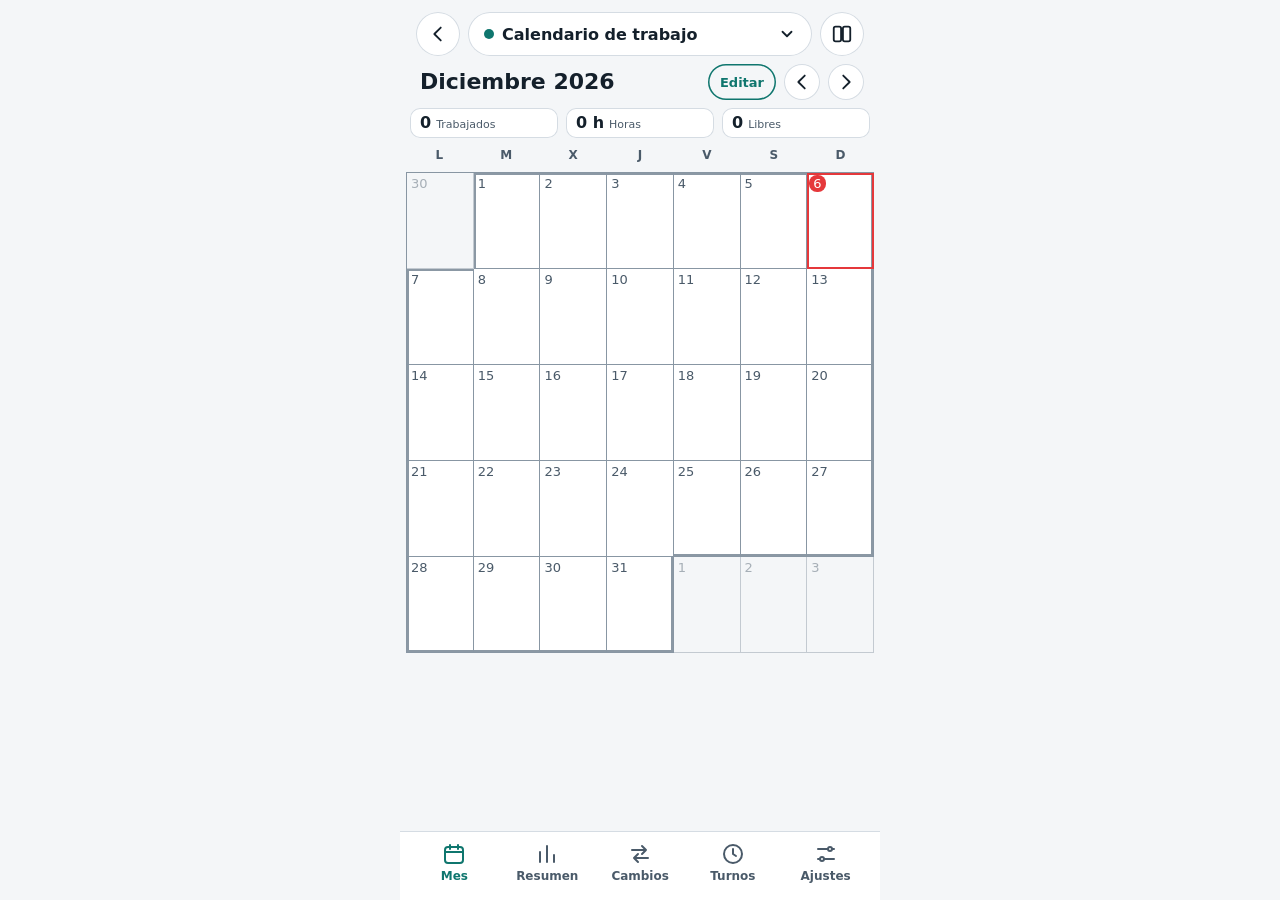
==== commit 123056db: "calendario.html abre directamente el calendario (v0.36.2) Co-Authored-By: Claude Sonnet 5.5 <noreply" ====
--- a/calendario.html
+++ b/calendario.html
@@ -7,6 +7,7 @@
 <meta name="theme-color" content="#F2F5F2">
 <meta name="description" content="WIBI: app personal para el móvil">
 <link rel="manifest" href="manifest-calendario.webmanifest">
+<script>if (!/^#\/calendario/.test(location.hash)) location.hash = "#/calendario";</script>
 <link rel="icon" type="image/png" sizes="192x192" href="icons/icon-192.png">
 <link rel="apple-touch-icon" href="icons/apple-touch-icon.png">
 <meta name="apple-mobile-web-app-capable" content="yes">
